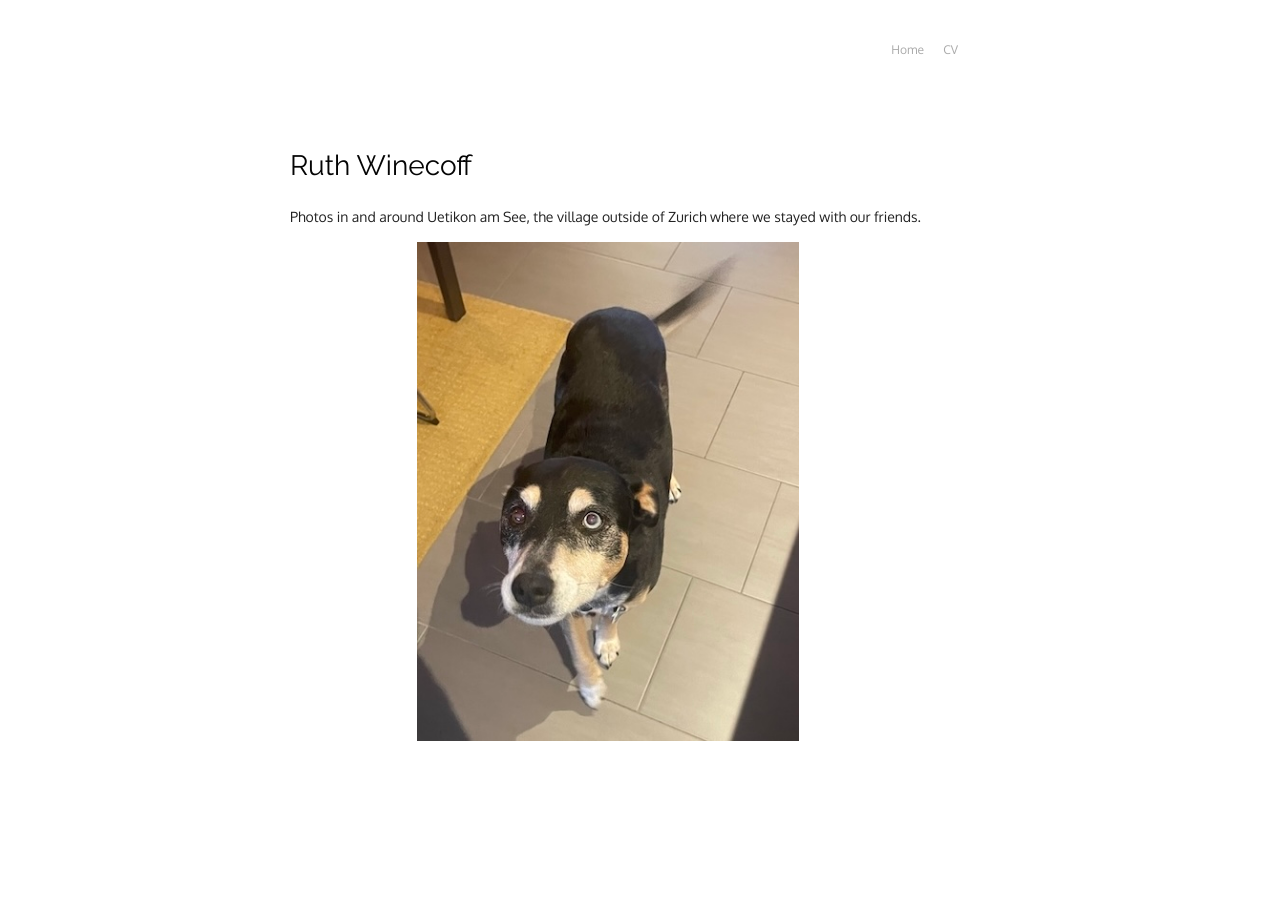
==== SwitzerlandDec25/index.html @ 93830355 "after a hard reset on switzerland" ====
<!DOCTYPE HTML>
<html lang="en" prefix="og: http://ogp.me/ns#">
  <head>
    <meta charset="utf-8">
    <title>Ruth Winecoff</title>
    <meta http-equiv="Content-Type" content="text/html; charset=utf-8">
    <link href="https://fonts.googleapis.com/css?family=Oxygen:300" rel="stylesheet">
    <link href="https://fonts.googleapis.com/css?family=Raleway"rel="stylesheet">
    <link href="https://fonts.googleapis.com/css?family=Inconsolata" rel="stylesheet">
    <link rel="stylesheet" media="all" href="/res/screen.css?v=20201102082904" type="text/css">
    <link rel="alternate" type="application/atom+xml" title="Ruth Winecoff" href="/atom.xml">
    <link rel="shortcut icon" href="/tree-round.png?v=20201102082904">
    <meta name="viewport" content="width=device-width, initial-scale=1.0">
    <style>
      a {
        color: black;
        text-decoration: none;
      }
    
    </style>


<!-- Global site tag (gtag.js) - Google Analytics -->
<script async src="https://www.googletagmanager.com/gtag/js?id=UA-110259368-1"></script>
<script>
  window.dataLayer = window.dataLayer || [];
  function gtag(){dataLayer.push(arguments);}
  gtag('js', new Date());

  gtag('config', 'UA-110259368-1');
</script>
  </head>
 
  <body>
    <header class="main">
      <h1><a href="/"></a></h1>
      <ul class="navigation">
	<li><a href="/" title="Home">Home</a></li>
	<li><a href="/cv.pdf" title="CV">CV</a></li>
      </ul>
    </header>

<div class="left">
  <h1 id="julia-fukuyama">Ruth Winecoff</h1>

<p> Photos in and around Uetikon am See, the village outside of Zurich where we stayed with our friends. </p>


 <img src="bama1.jpeg" class = "center">
 


</div>

  
  <br>
  <br>
  <br>
  <br>



  </body>
</html>
---- res/screen.css ----
* { margin:0; padding:0; font-family:inherit; }
body {
  background: #fff;
  color: #222;
  font-family: "Oxygen", helvetica, sans-serif;
  font-size:14px;
  line-height:1.5;

  width: 100%;
  max-width:700px;
  margin: 0 auto;
  -webkit-text-size-adjust: 100%;
  -ms-text-size-adjust: 100%;
  font-smoothing: subpixel-antialiased; -webkit-font-smoothing: subpixel-antialiased;
  -webkit-overflow-scrolling: touch;
  scroll-behavior: smooth;

  text-rendering: optimizeLegibility;
  text-rendering: geometricPrecision;
  -moz-font-feature-settings:"kern" 1, "liga" 1; 
  -ms-font-feature-settings:"kern" 1, "liga" 1; 
  -o-font-feature-settings:"kern" 1, "liga" 1; 
  -webkit-font-feature-settings:"kern" 1, "liga" 1; 
  font-feature-settings:"kern" 1, "liga" 1;
}

.left {
    width: 636px;
}



.center {
    display: block;
    margin-left: auto;
    margin-right: auto;
    width: 60%;
}


div.breaker { clear:both; }
.template { display:none; }

p, ul, ol, pre, blockquote, hr, object { margin: 1em 0; }
pre, tt {
  font-family: inherit;
}

code {
    font-family: Inconsolata, sans-serif;
    color: inherit;
}
img { border:none; vertical-align:bottom; }
hr { height:1px; border:none; background-color:#ddd; }

/* headings */
h1,h2,h3,h4,h5,h6 {
  font-family: "Raleway", helvetica, sans-serif;
  font-weight:400;
  color: #040404;
  margin: 1.618em 0 0.7em 0;
  /*-webkit-font-smoothing: antialiased;*/
}
h1 { font-size: 28px; }
h2 { font-size: 24px; }
h3, h4, h5, h6 { font-family:inherit; font-weight:700; }
h3 { font-size: 18px; }
h4, h5, h6 { font-size: 16px; margin:1em 0 -0.2em 0; }

/* anchors */
a[href] {
  color: black;
  text-decoration: none;
}
a[href^="#"] {
  background: inherit;
  text-shadow: none;
}

a[href^="#"]:hover {
  background: inherit;
}


a.img { border:none; background:transparent !important; }

/* anchors: headings */
h1 > a, h2 > a, h3 > a, h4 > a, h5 > a, h6 > a, h1 > a:hover,
    h2 > a:hover, h3 > a:hover, h4 > a:hover, h5 > a:hover, h6 > a:hover {
  color:inherit !important;
  background-color:transparent !important;
}

header, div.content, footer {
  margin:0 32px;
}

/* header */
header {
  /*background: salmon;*/
  display: flex;
  justify-content: space-between;
  height: 100px;
  cursor: default;
}
header * {
  cursor: default;
  font-size:12px;
  font-family:
    -apple-system,
    BlinkMacSystemFont,
    "Segoe UI",
    Roboto,
    Oxygen,
    Ubuntu,
    Cantarell,
    "Open Sans",
    "Helvetica Neue",
    sans-serif,
    "Apple Color Emoji",
    "Segoe UI Emoji",
    "Segoe UI Symbol";
}
  header h1 {
    /*background: lightblue;*/
    flex: 0 0 auto;
    margin: 0;
    display: flex;
    flex-direction: column;
    justify-content: center;
  }
  header a[href] {
    color: inherit;
    background: none;
    text-shadow: none;
  }
  header a[href]:hover {
    color: black;
    background: none;
  }
    header h1 a[href] {
      display: block;
      transform: translate3d(0,0,0); -webkit-transform: translate3d(0,0,0);
      transition: 160ms transform ease-out; -webkit-transition: 160ms -webkit-transform ease-out;
    }
    header h1 a[href]:hover {
      transform: translate3d(0,2px,0); -webkit-transform: translate3d(0,2px,0);
      cursor:pointer;
    }
    header h1 img { display:block; }

  header ul {
    /*background: rgba(0,255,190,0.3);*/
    flex: 0 0 auto;
    margin: 0;
    text-align: left;
    display: flex;
    opacity: 0.1;
  }
  header.main ul, header:hover ul {
    opacity: 1;
  }
  header ul li {
    /*background: rgba(55,255,90,0.3);*/
    list-style: none;
    margin:0; padding:0;
    display: flex;
    flex-direction: column;
    justify-content: center;
  }
  header ul li:first-child { margin-left: 0; }
  header ul li a[href] {
    /*background: rgba(255,60,90,0.3);*/
    cursor: pointer;
    padding: 0 0.8em;
    color: #aaa;
    text-decoration: none;
    text-rendering: optimizeLegibility;
    text-rendering: geometricPrecision;
  }
  header ul li:last-child a[href] {
    padding-right:0;
  }
  header ul li a[href]:hover { color: black; text-decoration: none; }
  header ul li a[href].active {
    /*font-weight:bold;*/
    color:black;
  }

/* main */
#main { margin-bottom: 3em; }

/* ------------------------------------------------------------------------------------------- */
/* main content */
div.content {
  background:white;
  margin-top: 0;
  margin-bottom: 60px;
}
div.content.photo {
  padding: 0;
  margin:0;
}
  div.content:not(.sub) h1:first-child {
    margin-top:0;
  }
  
  div.content img, div.content iframe { display:block; max-width:100%; margin:1em 0; }
  div.content iframe { border:none; }
  div.content *[align="right"] { margin:0 0 1em 1.5em; }
  div.content *[align="left"] { margin:0 1.5em 1em 0; }

  div.content li { margin-left: 2em; margin-bottom:0.2em; }
    div.content ul > li { margin-left:1.4em; }
  div.content ul.minimal { list-style:none; }
    div.content ul.minimal > li { margin-left:0; }

  div.content blockquote {
    border-left:4px solid #ddd;
    padding:0 0 0 20px;
    color: #777;
    text-rendering: optimizelegibility;
  }
  div.content div.quotation blockquote { margin-left:-30px; }

  div.content pre,
  div.content code {
    background-color: rgba(0,0,0,0.04);
    border-radius: 3px;
  }

  div.content pre > code {
    background-color: none;
    border-radius: 0;
  }

  div.content pre {
    line-height:1.25;
    overflow-x: auto;
    color: #333;
    padding:16px;
  }
  
  div.content code {
    padding:3px 0;
  }
  div.content code::before,
  div.content code::after {
    letter-spacing: -0.2em;
    content: "\00a0";
  }

  div.content pre > code {
    padding:0;
    background-color:transparent;
    border-radius: none;
  }
  div.content pre > code::before,
  div.content pre > code::after {
    letter-spacing: inherit;
    content: none;
  }
  @keyframes outline-fade-out {
    0%   { background-color: #fe0; outline-color: #fe0; }
    90%   { background-color: #fe0; outline-color: #fe0; }
    100% {
      background-color: default;
      outline-color: rgba(255,255,255,0);
    }
  }
  div.content *:target {
    outline: 4px solid #fe0;
    animation: outline-fade-out 4500ms 1;
    animation-direction: alternate; /* or: normal */
    animation-timing-function: ease-out;
    animation-fill-mode: forwards;
    animation-delay: 0;
  }
  div.content center {
    margin:2em 0;
    user-select:none;
    cursor: default;
    color: #ccc;
  }
  div.content a.footnote {
    display: inline-block;
    padding: 0 1px;
    margin: 0 0 0 1px;
    background: inherit;
    text-shadow:none;
    color: #666;
    user-select: none;
    border-radius: 2px;
    border-left:1px solid rgba(0,0,0,0.1);
    border-right:1px solid rgba(0,0,0,0.1);
  }
  div.content sup {
    vertical-align: super;
    font-size: 65%;
    padding:0;
    margin:0;
  }
  div.content sup:target {
    background: none;
    animation: none;
    outline: none;
  }
  div.content sup:target a.footnote {
    background-color: #fe0;
  }
  div.content a.footnote:hover {
    color: black;
    background: #eee;
    /*text-decoration: underline;*/
  }
  div.content a.footnote::before { letter-spacing: -0.3em; content: "\00a0"; }
  div.content a.footnote::after { letter-spacing: -0.3em; content: "\00a0"; }
  div.content div.footnotes {
    margin-top:3em;
    border-top: 1px solid #eee;
  }
  div.content div.footnotes li { color:#999; }
  div.content div.footnotes li > p { margin:0; }
  div.content div.footnotes li:target { background:#ffc; color:inherit; }
  

div.content.sub {
  margin-top:-50px;
  padding-top:20px;
}

img.profile-picture {
  border-radius: 2px;
}


/* ------------------------------------------------------------------------------------------- */
/* posts */

div.post {
  padding-bottom: 0em;
  page-break-before: always;
}
  div.post.single, div.post:last-child { border-bottom:none; }
  
  div.post actions, div.post info {
    color: #ccc;
  }
  
  div.post actions {
    background: blue;
    display:inline-block;
    float:right;
  }
  
  div.post info {
    display:block;
  }
  div.post.photo info {
    margin:0;
    padding:0;
    border:0;
    display:block;
  }

footer {
  color:#ccc;
  display: block;
  padding:0 0 1em 0;
  /*text-align: center;*/
}
  footer img.cc {
    display: inline-block;
    vertical-align: -0.2em;
    border: none;
    width:1em;
    height:1em;
    opacity:0.6;
  }
  footer a {
    color: #333;
    opacity: 0.3;
  }
  footer a:hover {
    opacity:0.6;
  }
  footer a.cc {
    background: none;
    text-shadow: none;
  }
  footer a.cc:hover {
    text-decoration: none;
  }
  footer a.cc:hover img.cc {
    opacity:1;
  }


/* small screens */
/*@media only screen and (max-device-width: 480px) {
}*/
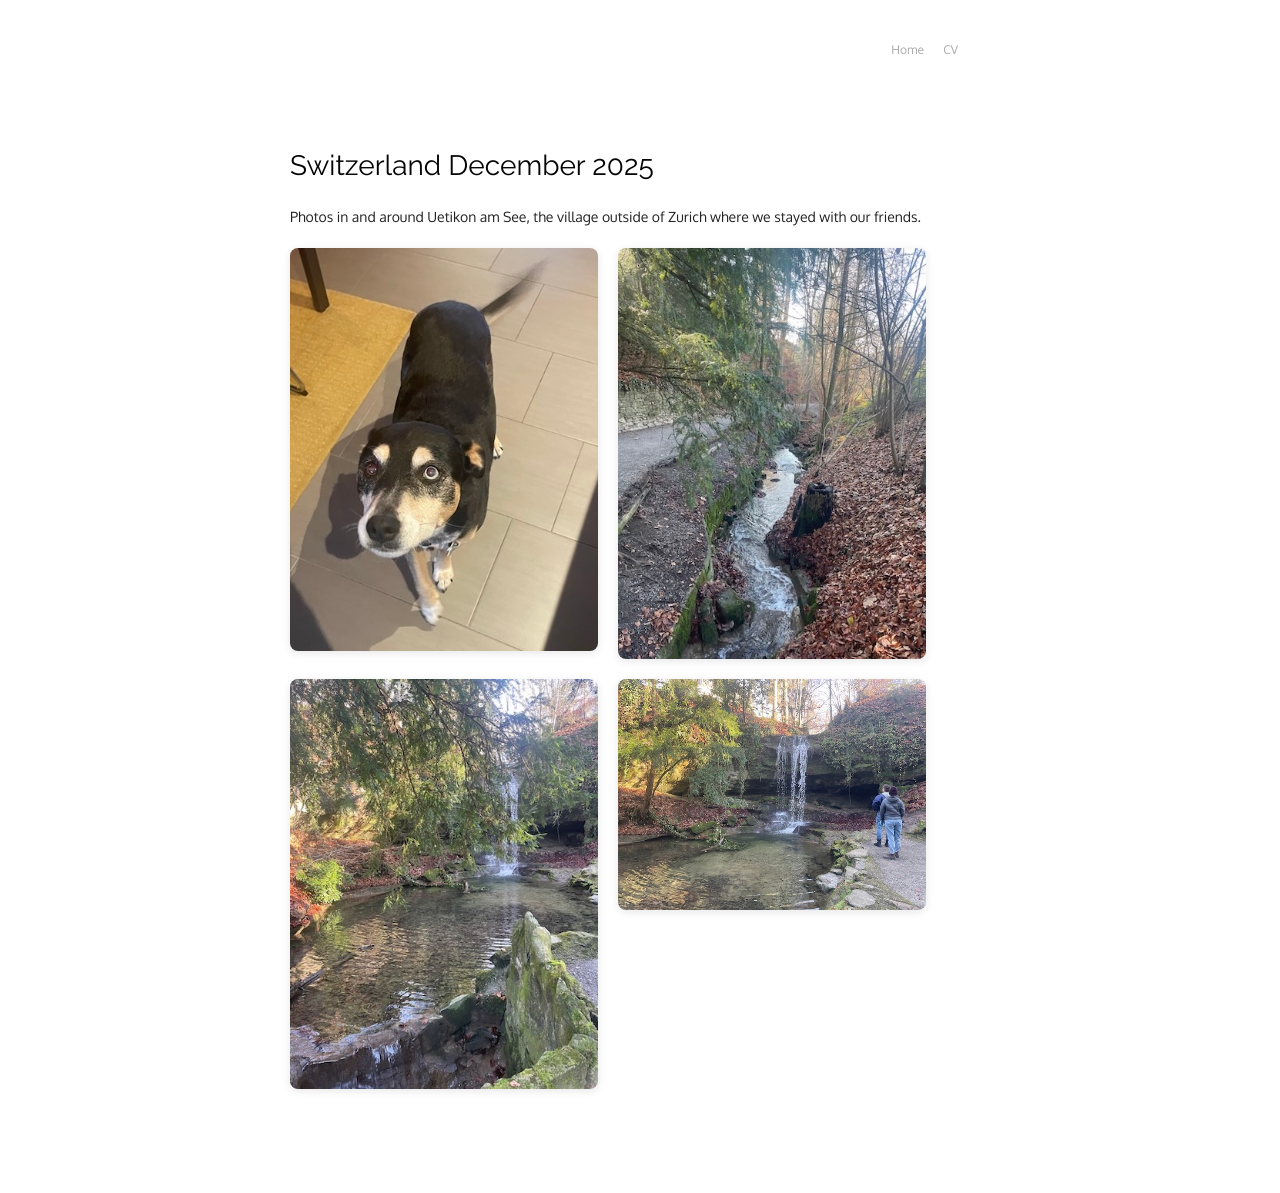
==== commit 09bbf573: "photo gallery style plus a few more photos" ====
--- a/SwitzerlandDec25/index.html
+++ b/SwitzerlandDec25/index.html
@@ -12,12 +12,25 @@
     <link rel="shortcut icon" href="/tree-round.png?v=20201102082904">
     <meta name="viewport" content="width=device-width, initial-scale=1.0">
     <style>
-      a {
-        color: black;
-        text-decoration: none;
-      }
-    
-    </style>
+  a {
+    color: black;
+    text-decoration: none;
+  }
+
+  .photo-gallery {
+    display: grid;
+    grid-template-columns: repeat(auto-fit, minmax(300px, 1fr));
+    gap: 20px;
+    margin: 20px 0;
+  }
+
+  .photo-gallery img {
+    width: 100%;
+    height: auto;
+    border-radius: 8px;
+    box-shadow: 0 2px 8px rgba(0,0,0,0.1);
+  }
+</style>
 
 
 <!-- Global site tag (gtag.js) - Google Analytics -->
@@ -41,13 +54,17 @@
     </header>
 
 <div class="left">
-  <h1 id="julia-fukuyama">Ruth Winecoff</h1>
+  <h1 id="julia-fukuyama">Switzerland December 2025</h1>
 
 <p> Photos in and around Uetikon am See, the village outside of Zurich where we stayed with our friends. </p>
 
 
- <img src="bama1.jpeg" class = "center">
- 
+<div class="photo-gallery">
+  <img src="bama1.jpeg" alt="Bama view">
+  <img src="creek.jpeg" alt="Creek">
+  <img src="waterfall1.jpeg" alt="Waterfall">
+  <img src="waterfall2.jpeg" alt="Waterfall 2">
+</div> 
 
 
 </div>
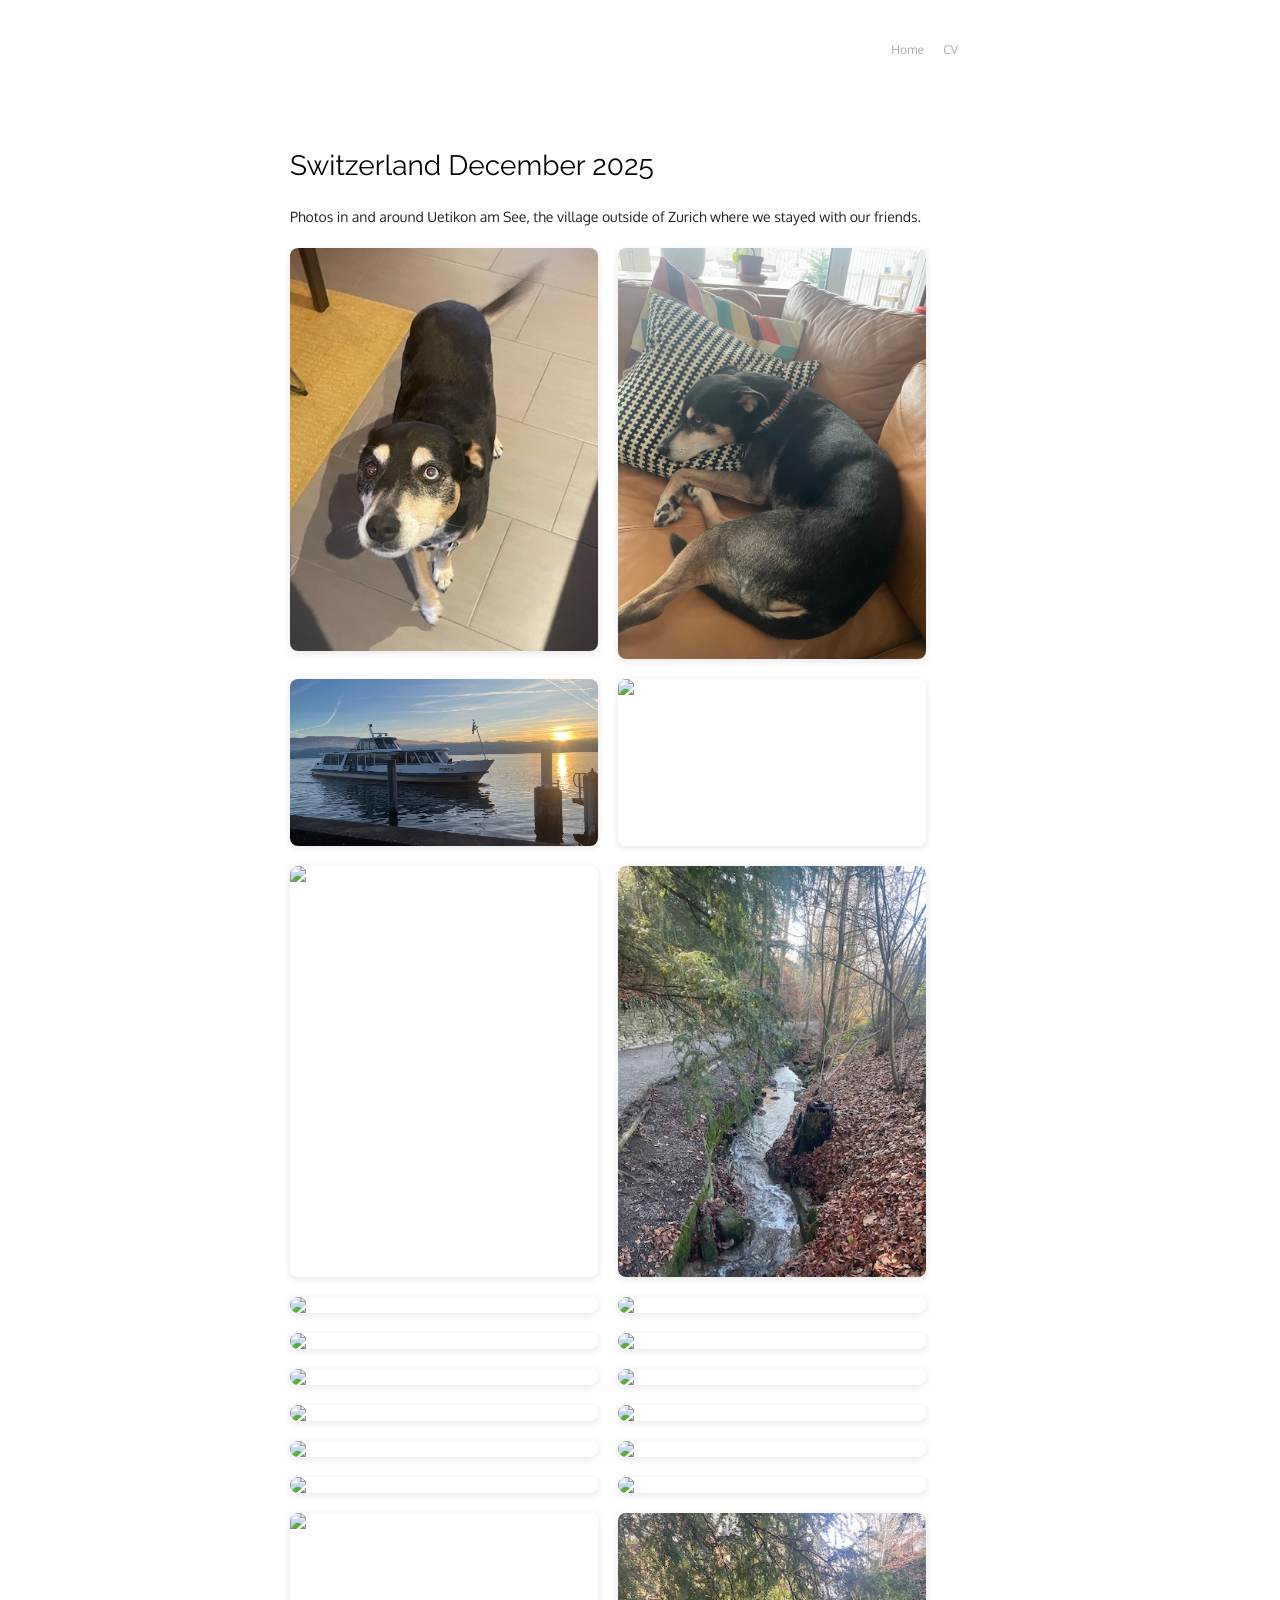
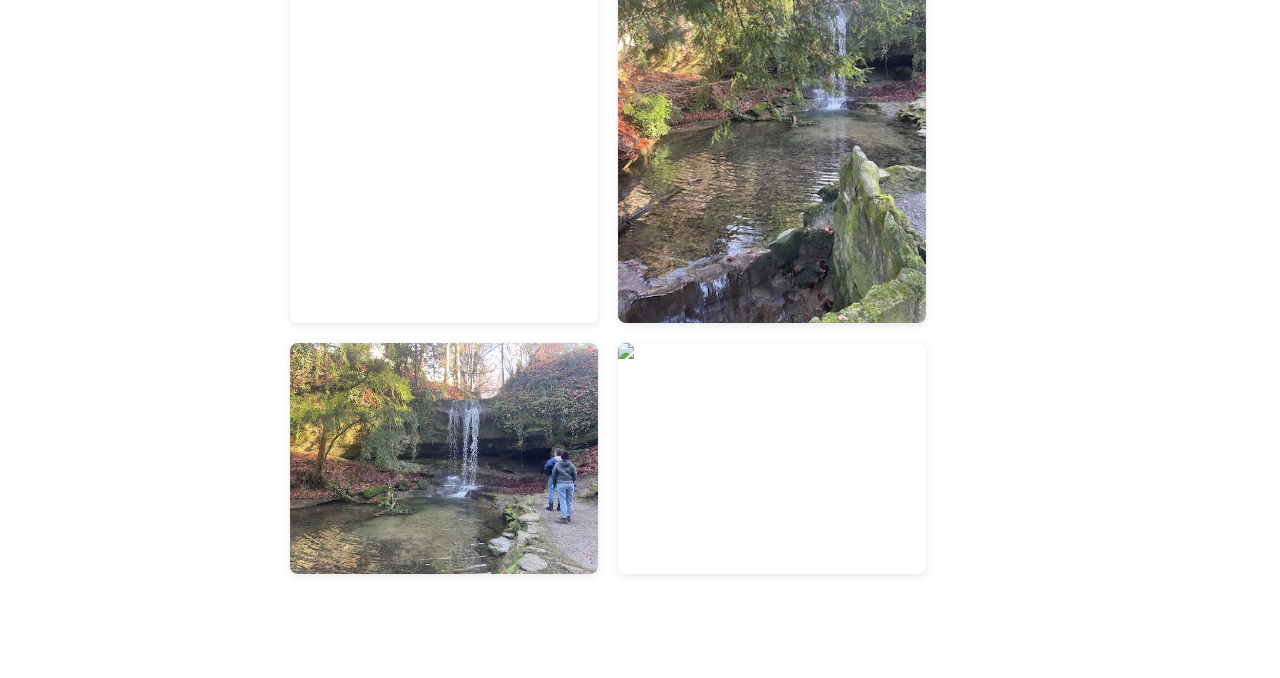
==== commit 4f40bb55: "Update gallery and add 2 photos" ====
--- a/SwitzerlandDec25/index.html
+++ b/SwitzerlandDec25/index.html
@@ -60,10 +60,28 @@
 
 
 <div class="photo-gallery">
-  <img src="bama1.jpeg" alt="Bama view">
-  <img src="creek.jpeg" alt="Creek">
-  <img src="waterfall1.jpeg" alt="Waterfall">
-  <img src="waterfall2.jpeg" alt="Waterfall 2">
+  <img src="  bama1.jpeg  ">
+  <img src="  bama2.JPG ">
+  <img src="  boat.JPG  ">
+  <img src="  chicken.JPG ">
+  <img src="  church.JPG  ">
+  <img src="  creek.jpeg  ">
+  <img src="  dimsum1.JPG ">
+  <img src="  dimsum2.JPG ">
+  <img src="  grapes.JPG  ">
+  <img src="  hellebore.jpg ">
+  <img src="  helleboreboat.JPG ">
+  <img src="  mannendorf.JPG  ">
+  <img src="  mannendorfRWN.jpeg  ">
+  <img src="  view1.JPG ">
+  <img src="  view2.JPG ">
+  <img src="  view3.JPG ">
+  <img src="  view4.JPG ">
+  <img src="  view5.JPG ">
+  <img src="  village.JPG ">
+  <img src="  waterfall1.jpeg ">
+  <img src="  waterfall2.jpeg ">
+  <img src="  waterfallRLN.JPG  ">
 </div> 
 
 
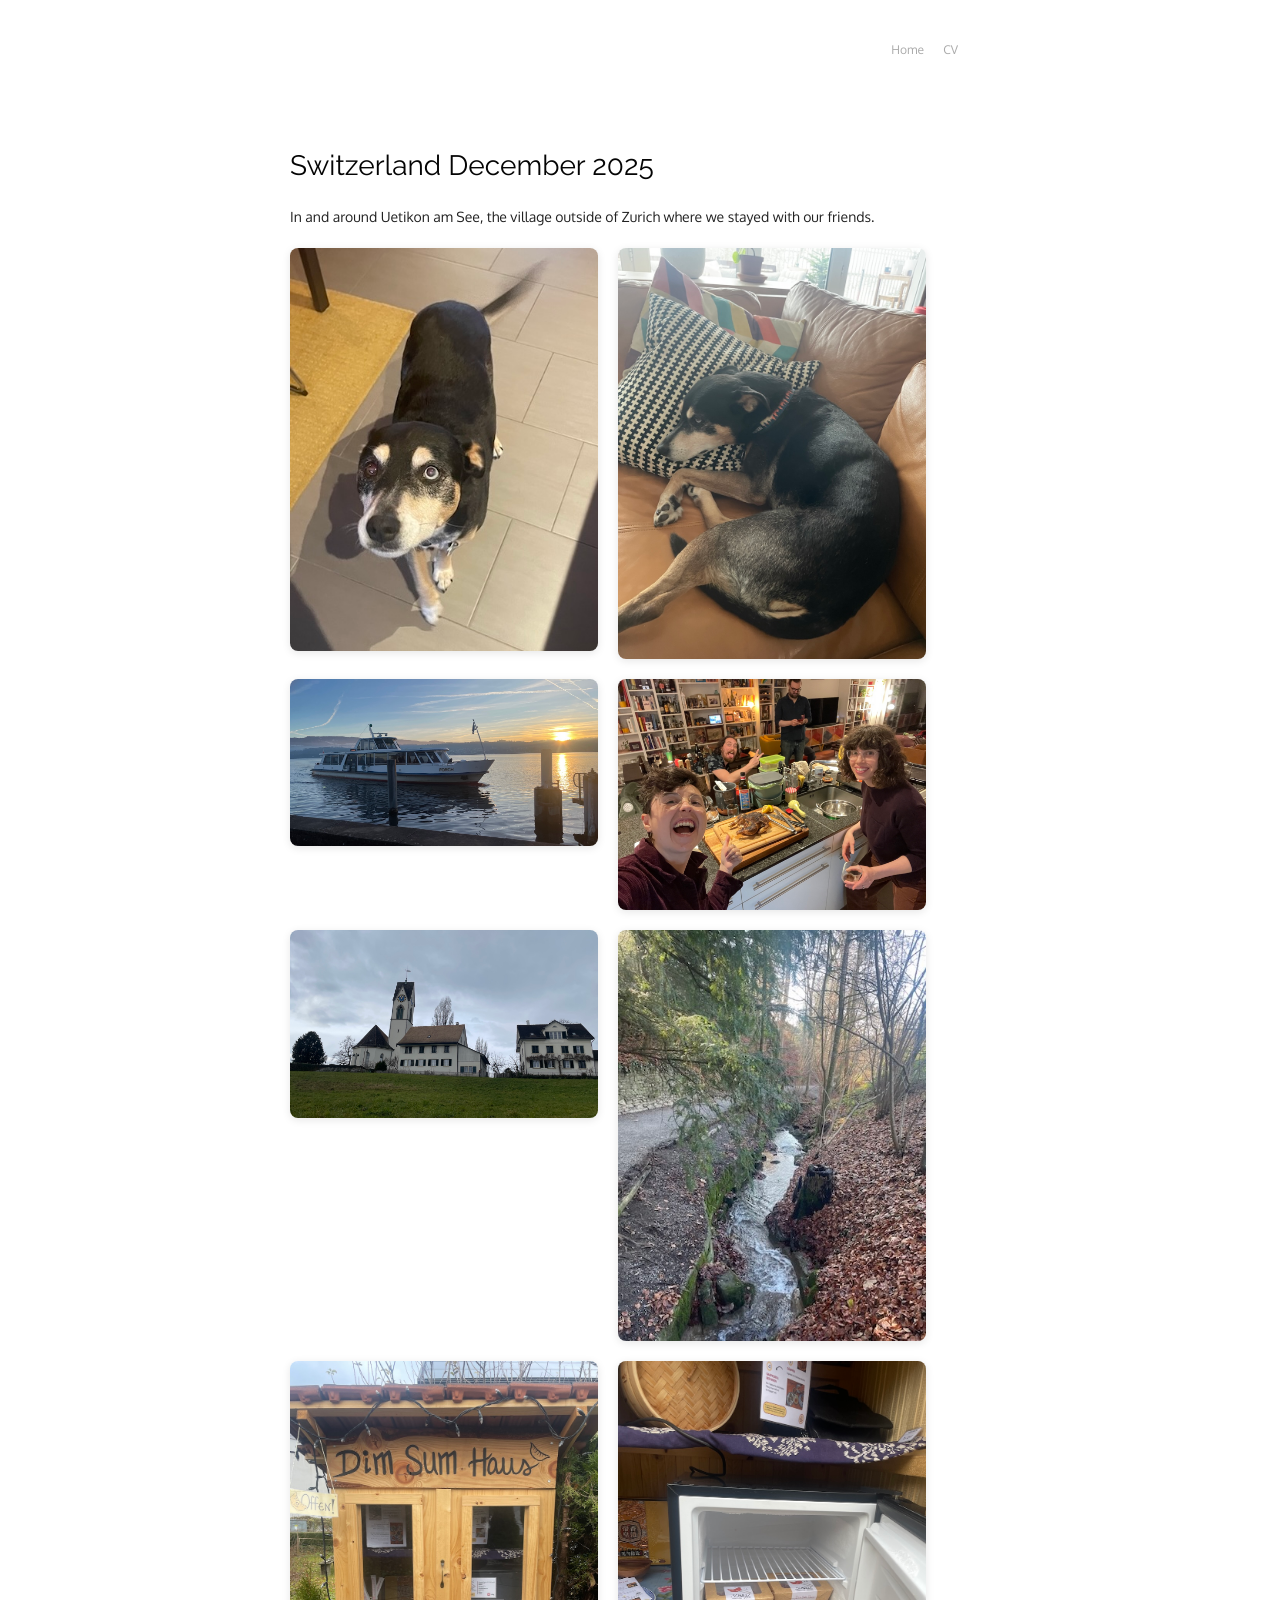
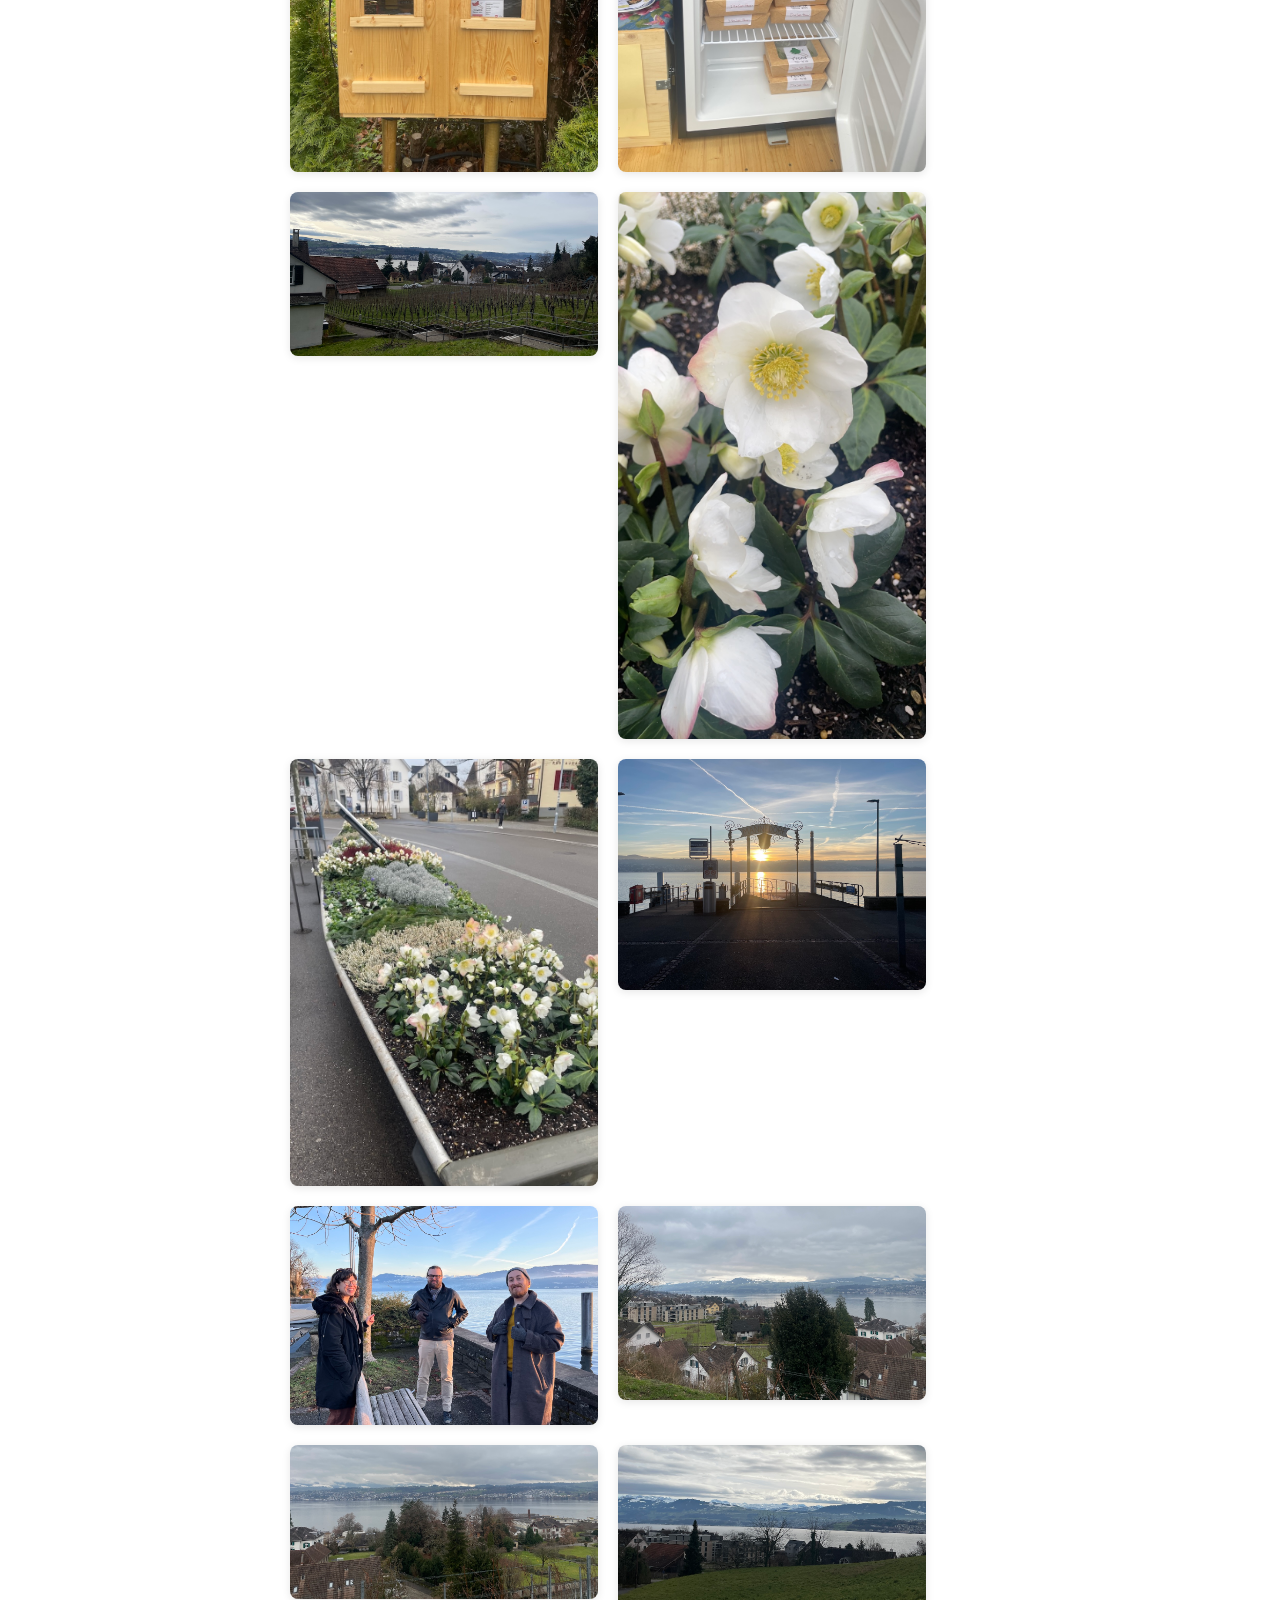
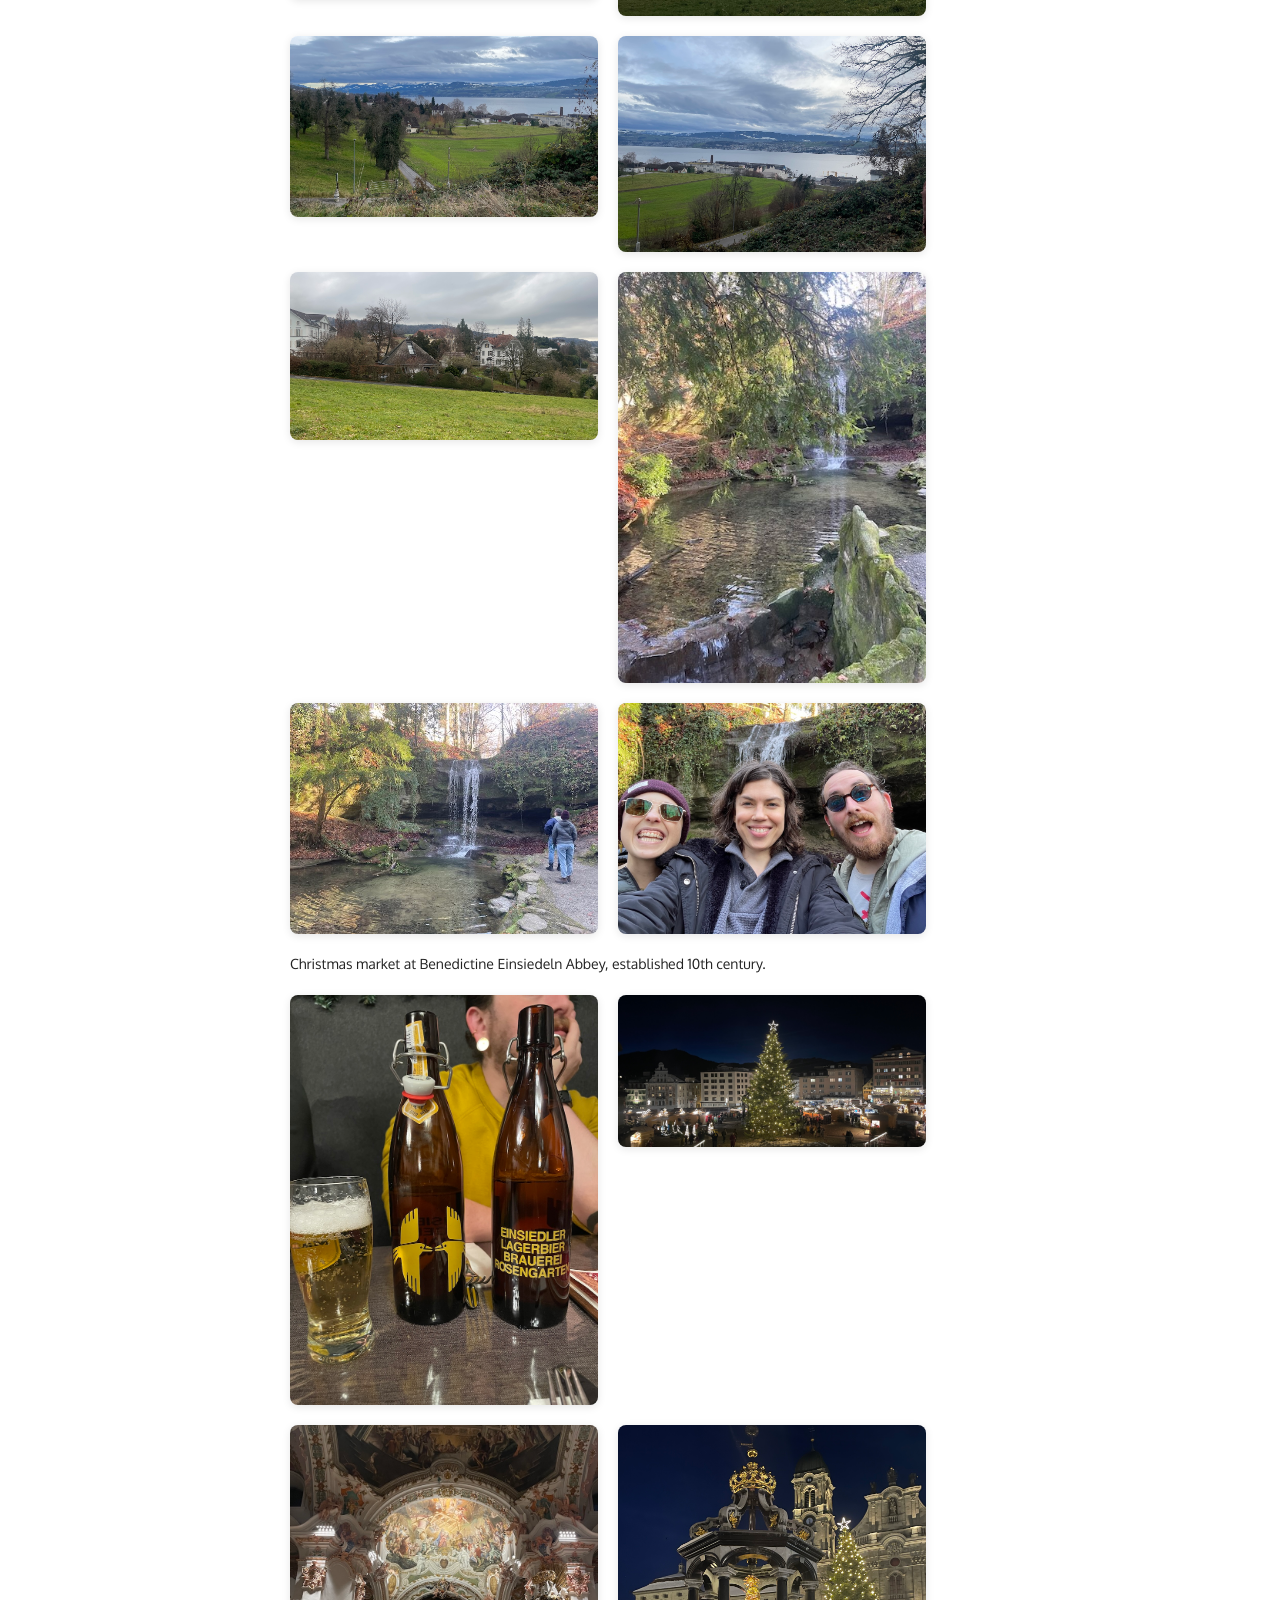
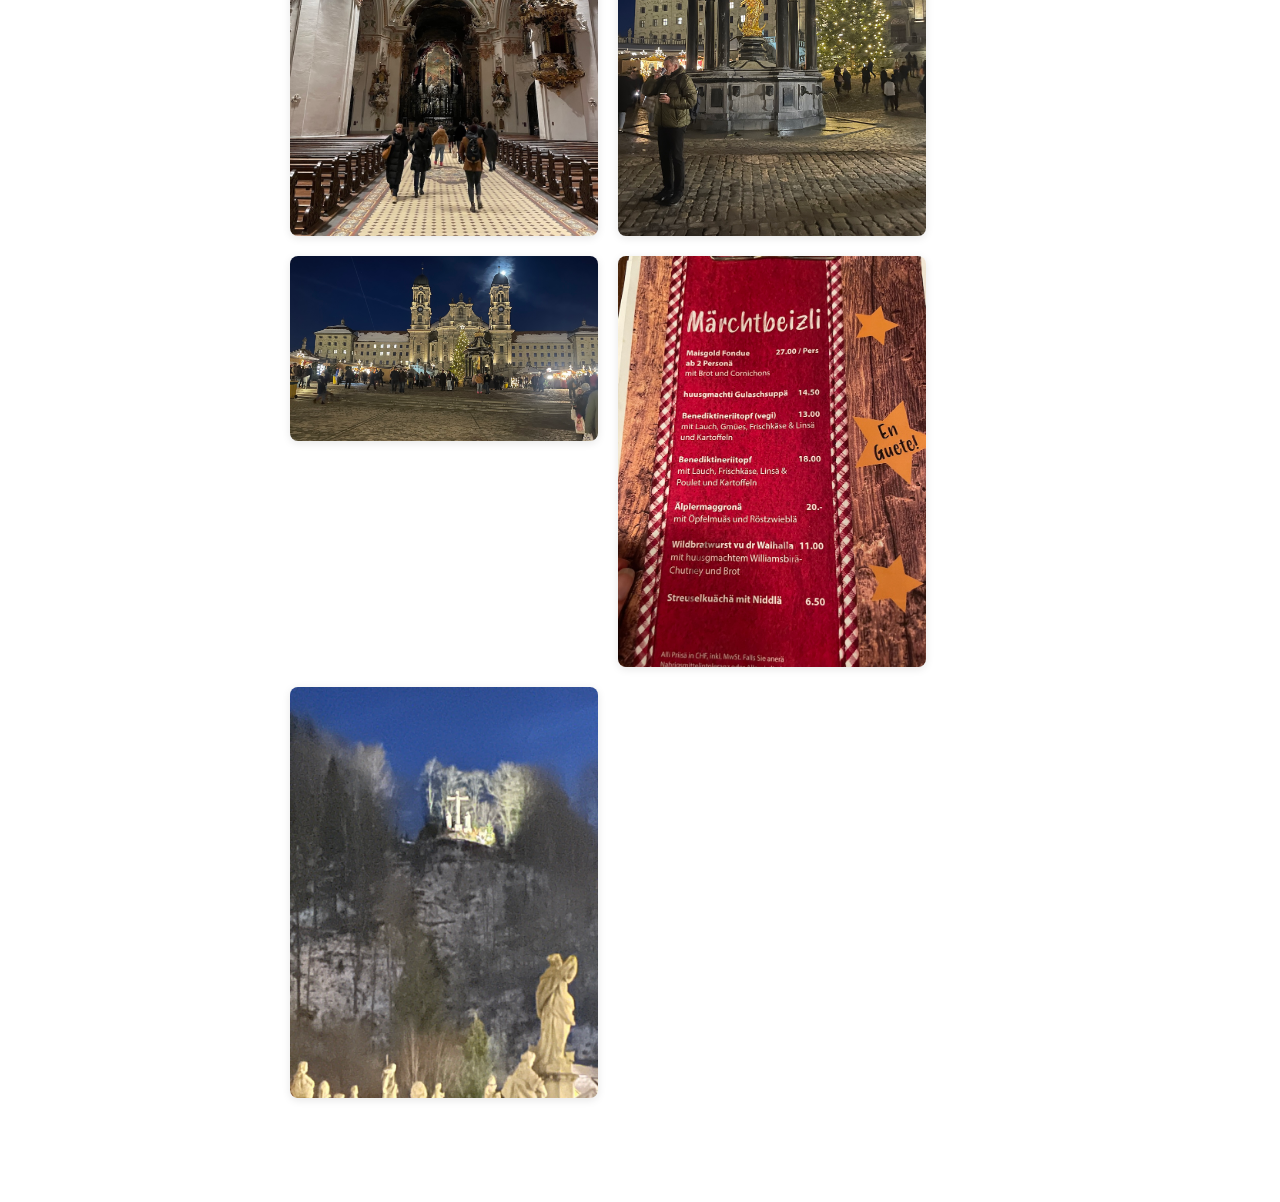
==== commit 6b89660e: "Update gallery" ====
--- a/SwitzerlandDec25/index.html
+++ b/SwitzerlandDec25/index.html
@@ -56,7 +56,7 @@
 <div class="left">
   <h1 id="julia-fukuyama">Switzerland December 2025</h1>
 
-<p> Photos in and around Uetikon am See, the village outside of Zurich where we stayed with our friends. </p>
+<p> In and around Uetikon am See, the village outside of Zurich where we stayed with our friends. </p>
 
 
 <div class="photo-gallery">
@@ -84,6 +84,18 @@
   <img src="  waterfallRLN.JPG  ">
 </div> 
 
+<p> Christmas market at Benedictine Einsiedeln Abbey, established 10th century. </p>
+
+<div class="photo-gallery">
+  <img src="  beer.JPG  ">
+  <img src="  tree.JPG  ">
+  <img src="  abbey3.JPG  ">
+  <img src="  abbey2.JPG  ">
+  <img src="  abbey1.JPG  ">
+  <img src="  menu.JPG  ">
+  <img src="  nativity.JPG  ">
+</div> 
+
 
 </div>
 
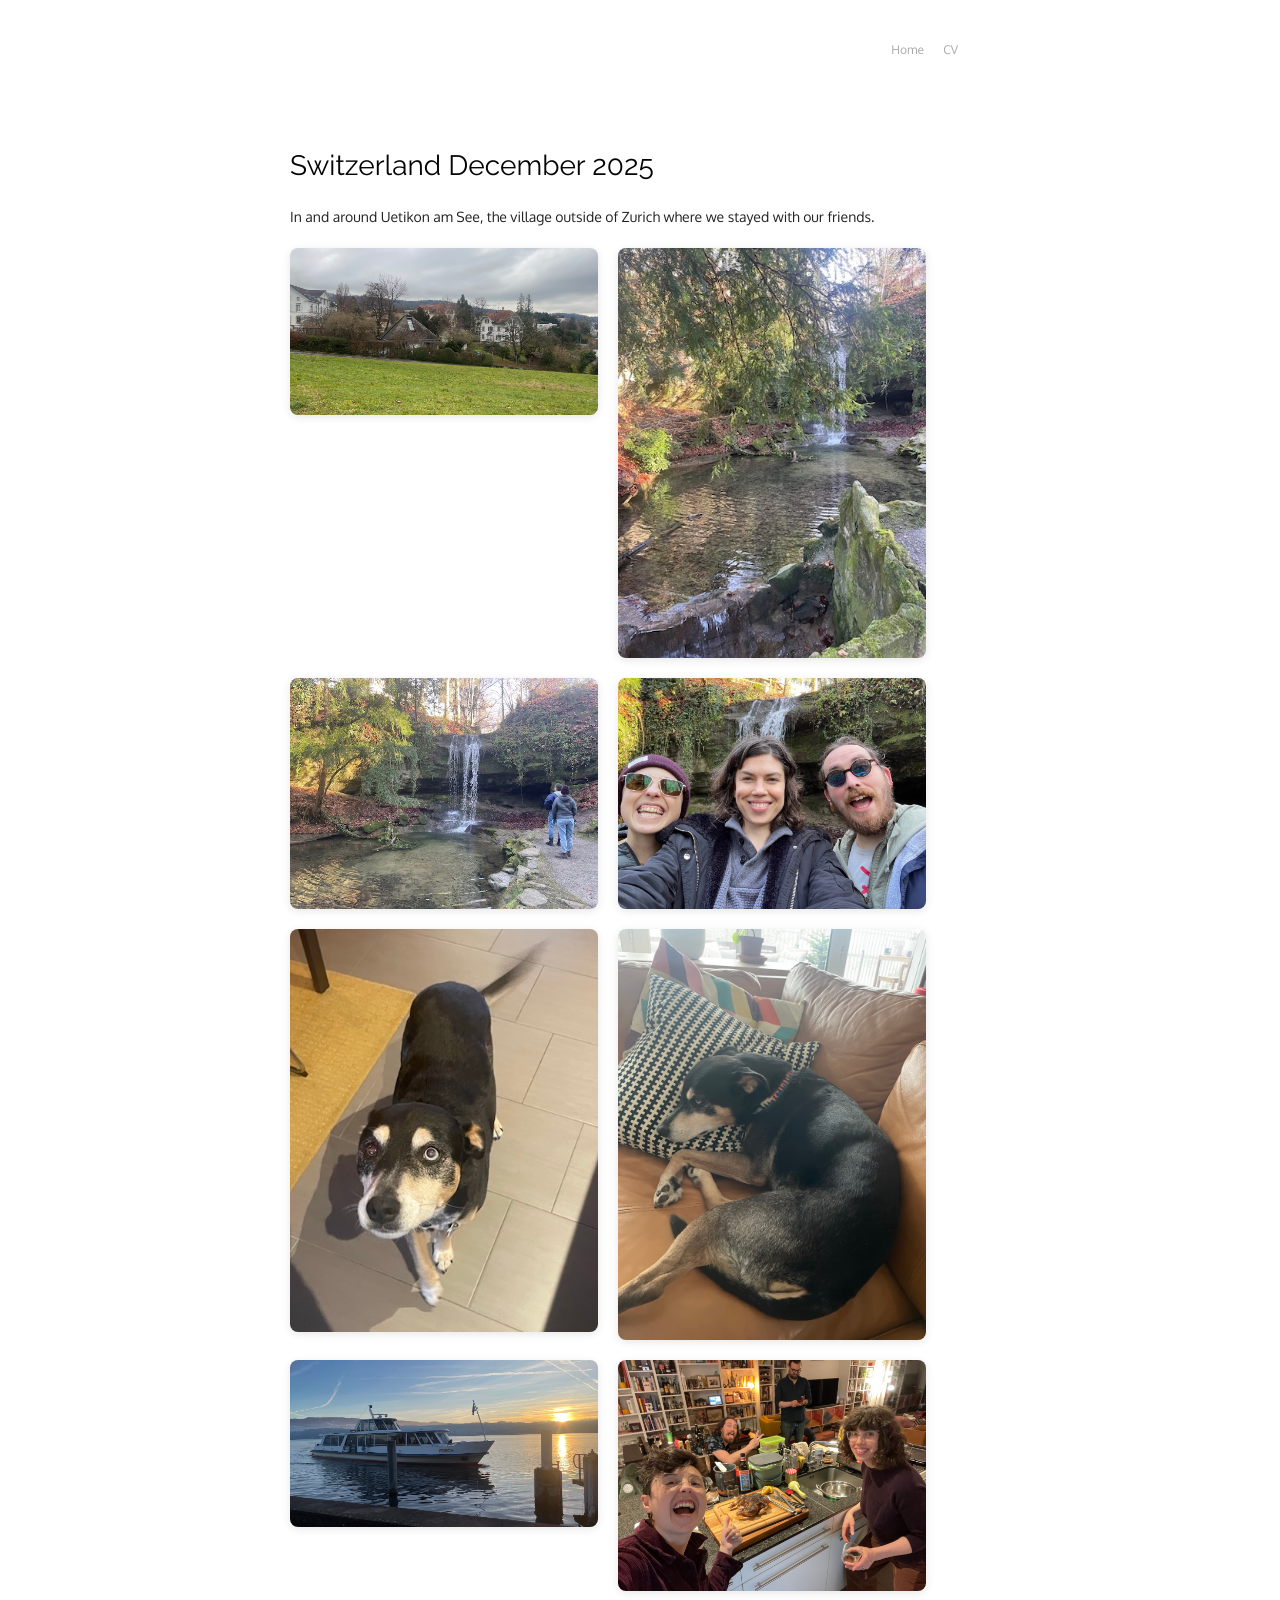
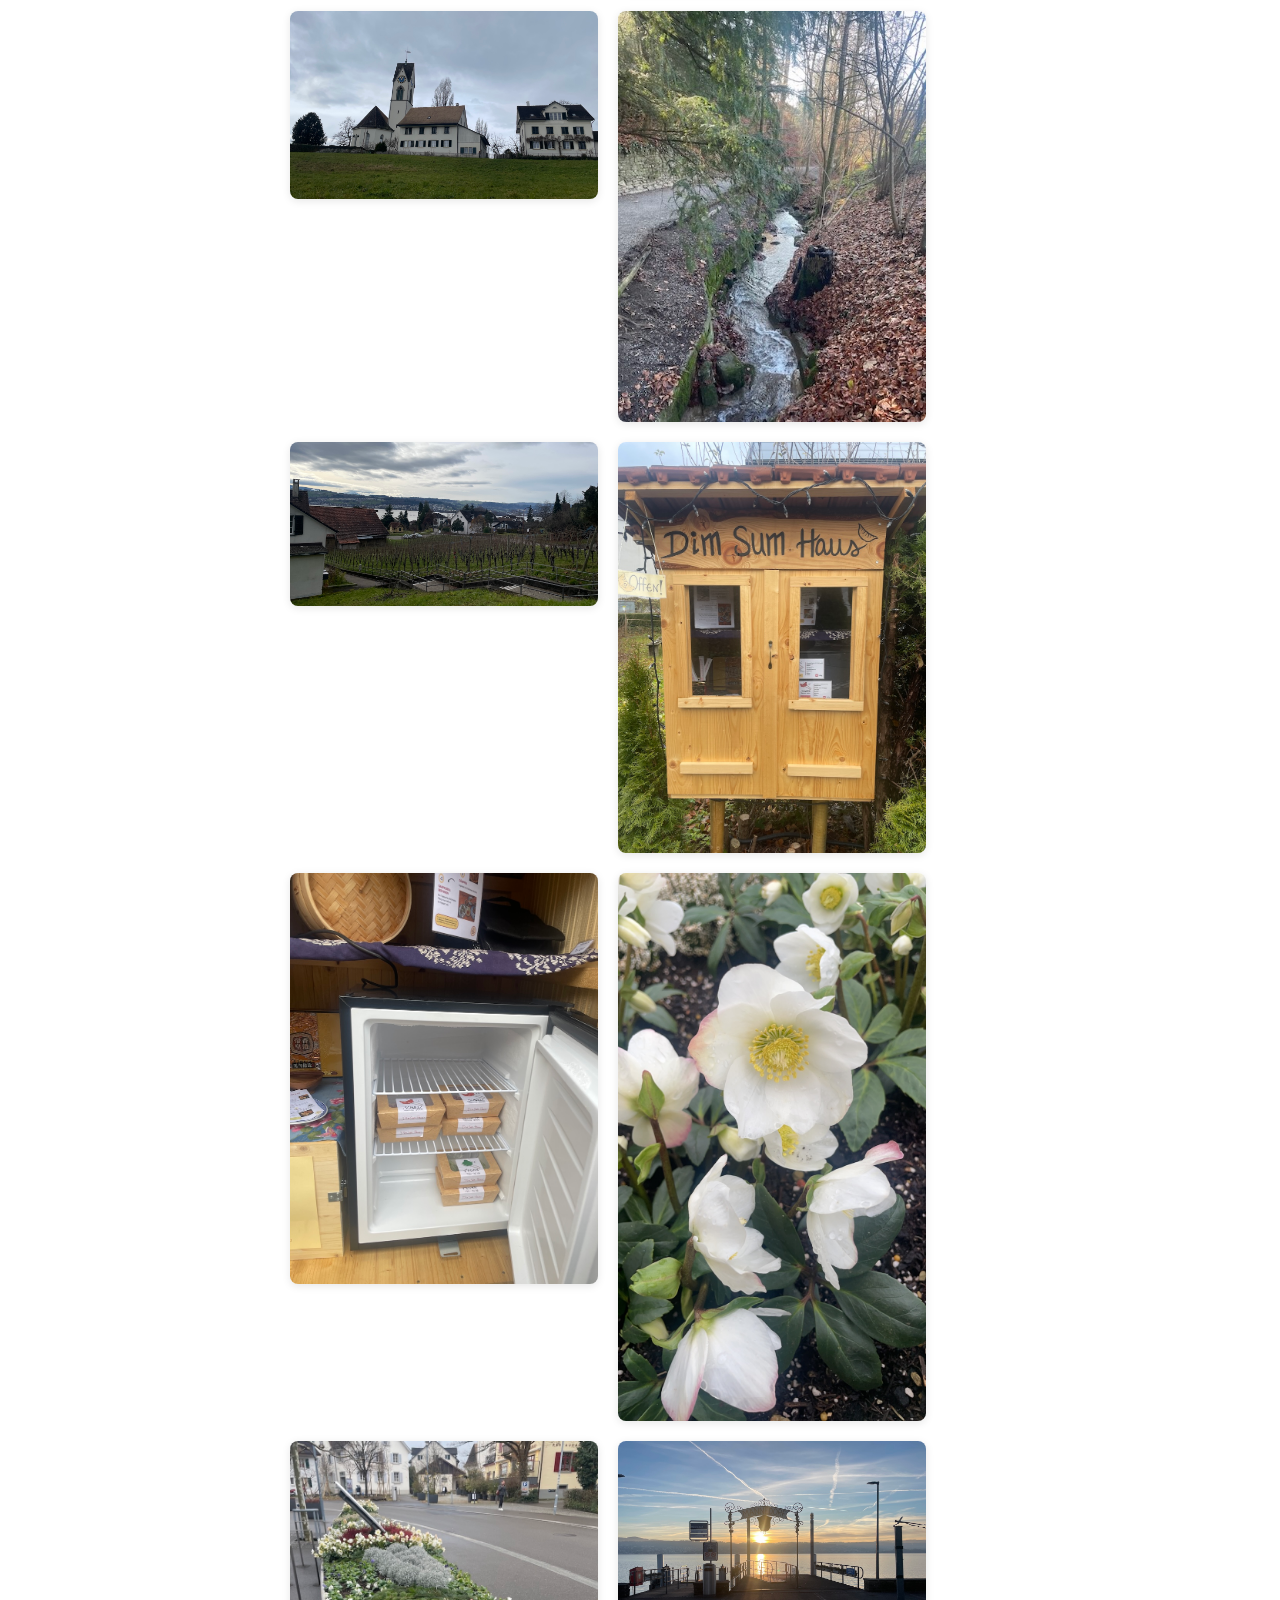
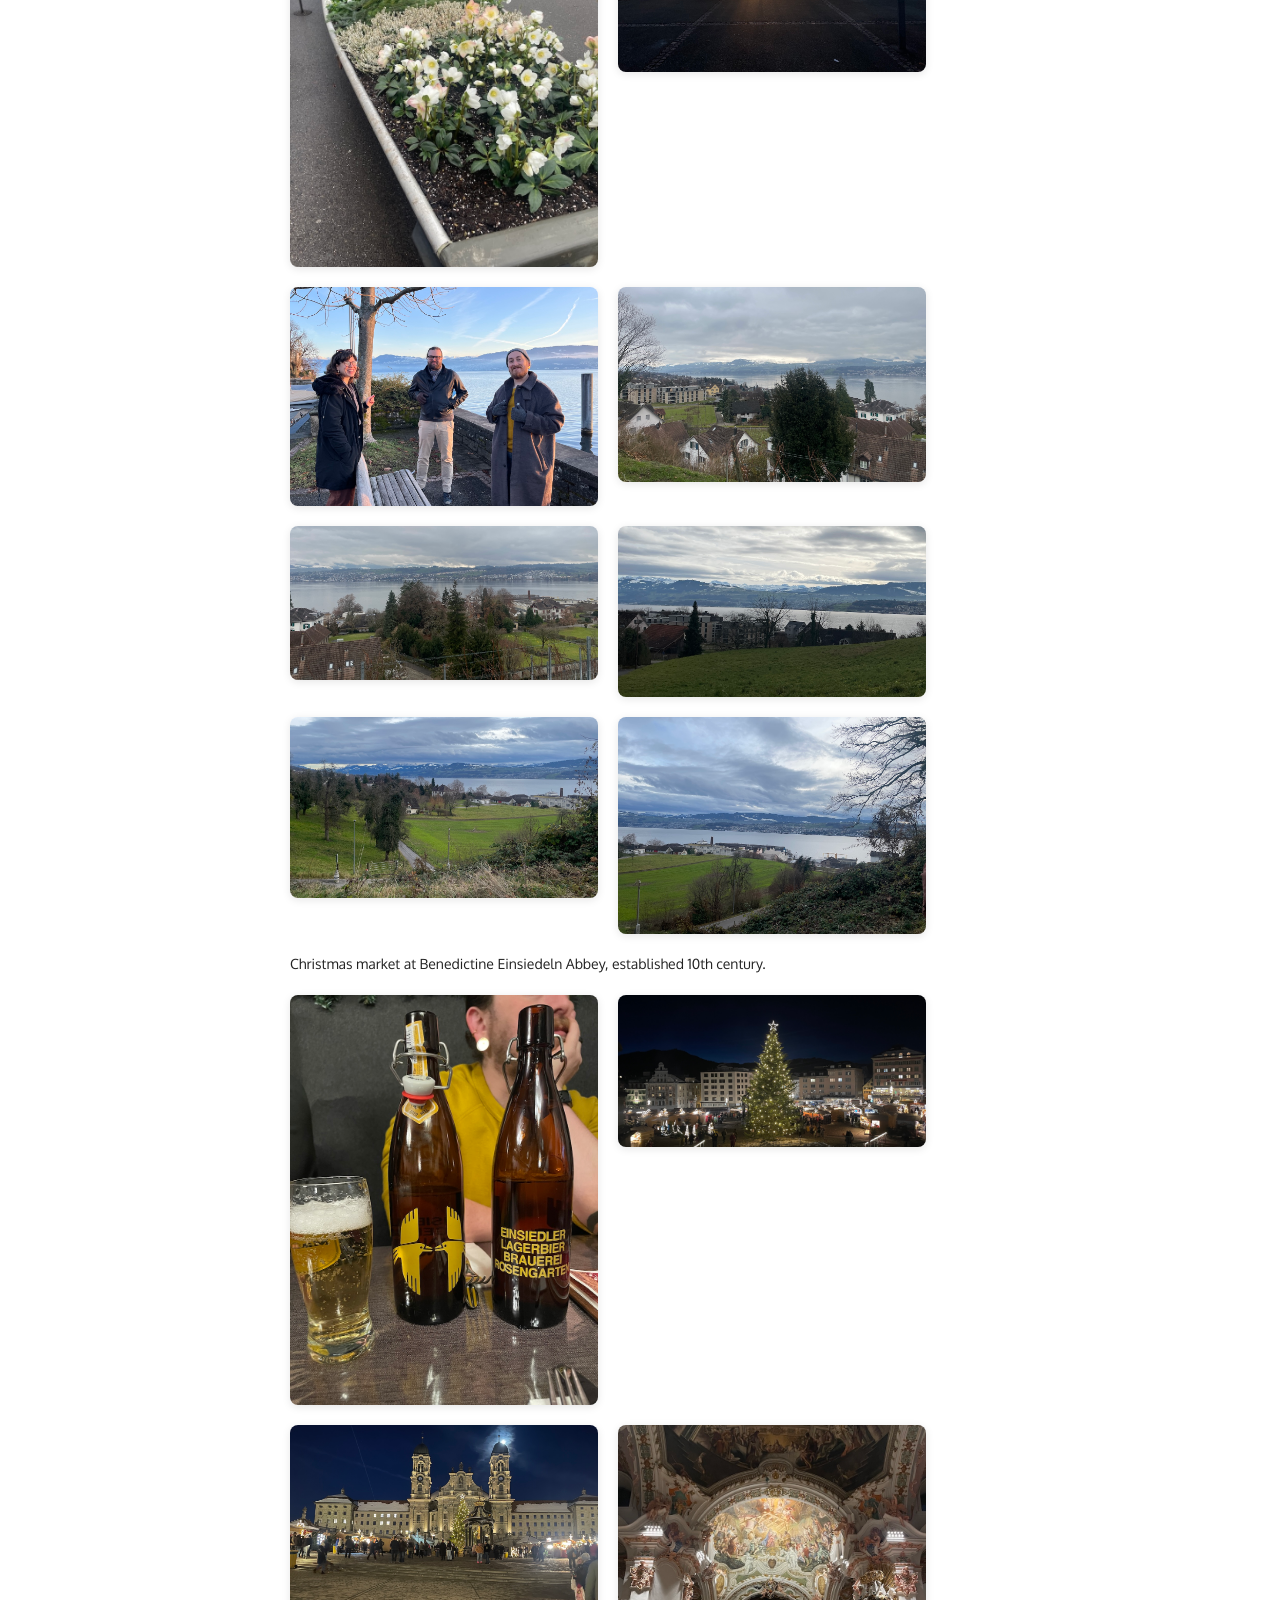
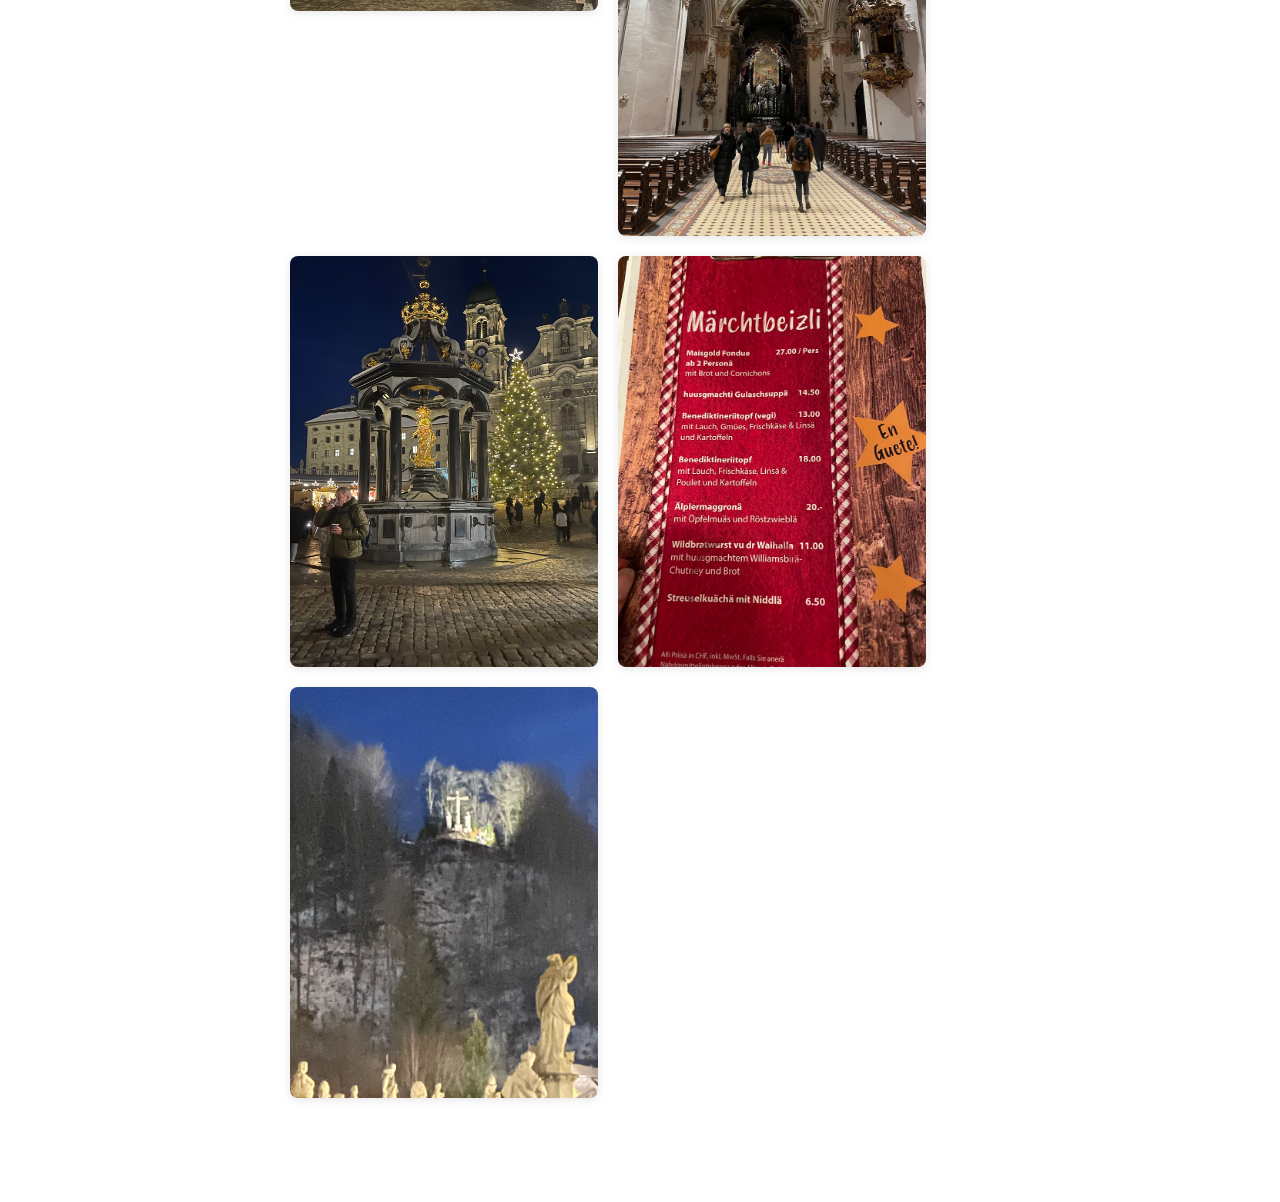
==== commit 8725292a: "rearranging photos" ====
--- a/SwitzerlandDec25/index.html
+++ b/SwitzerlandDec25/index.html
@@ -60,15 +60,19 @@
 
 
 <div class="photo-gallery">
+  <img src="  village.JPG ">
+  <img src="  waterfall1.jpeg ">
+  <img src="  waterfall2.jpeg ">
+  <img src="  waterfallRLN.JPG  ">
   <img src="  bama1.jpeg  ">
   <img src="  bama2.JPG ">
   <img src="  boat.JPG  ">
   <img src="  chicken.JPG ">
   <img src="  church.JPG  ">
   <img src="  creek.jpeg  ">
+  <img src="  grapes.JPG  ">
   <img src="  dimsum1.JPG ">
   <img src="  dimsum2.JPG ">
-  <img src="  grapes.JPG  ">
   <img src="  hellebore.jpg ">
   <img src="  helleboreboat.JPG ">
   <img src="  mannendorf.JPG  ">
@@ -78,10 +82,6 @@
   <img src="  view3.JPG ">
   <img src="  view4.JPG ">
   <img src="  view5.JPG ">
-  <img src="  village.JPG ">
-  <img src="  waterfall1.jpeg ">
-  <img src="  waterfall2.jpeg ">
-  <img src="  waterfallRLN.JPG  ">
 </div> 
 
 <p> Christmas market at Benedictine Einsiedeln Abbey, established 10th century. </p>
@@ -89,9 +89,9 @@
 <div class="photo-gallery">
   <img src="  beer.JPG  ">
   <img src="  tree.JPG  ">
+  <img src="  abbey1.JPG  ">
   <img src="  abbey3.JPG  ">
   <img src="  abbey2.JPG  ">
-  <img src="  abbey1.JPG  ">
   <img src="  menu.JPG  ">
   <img src="  nativity.JPG  ">
 </div> 
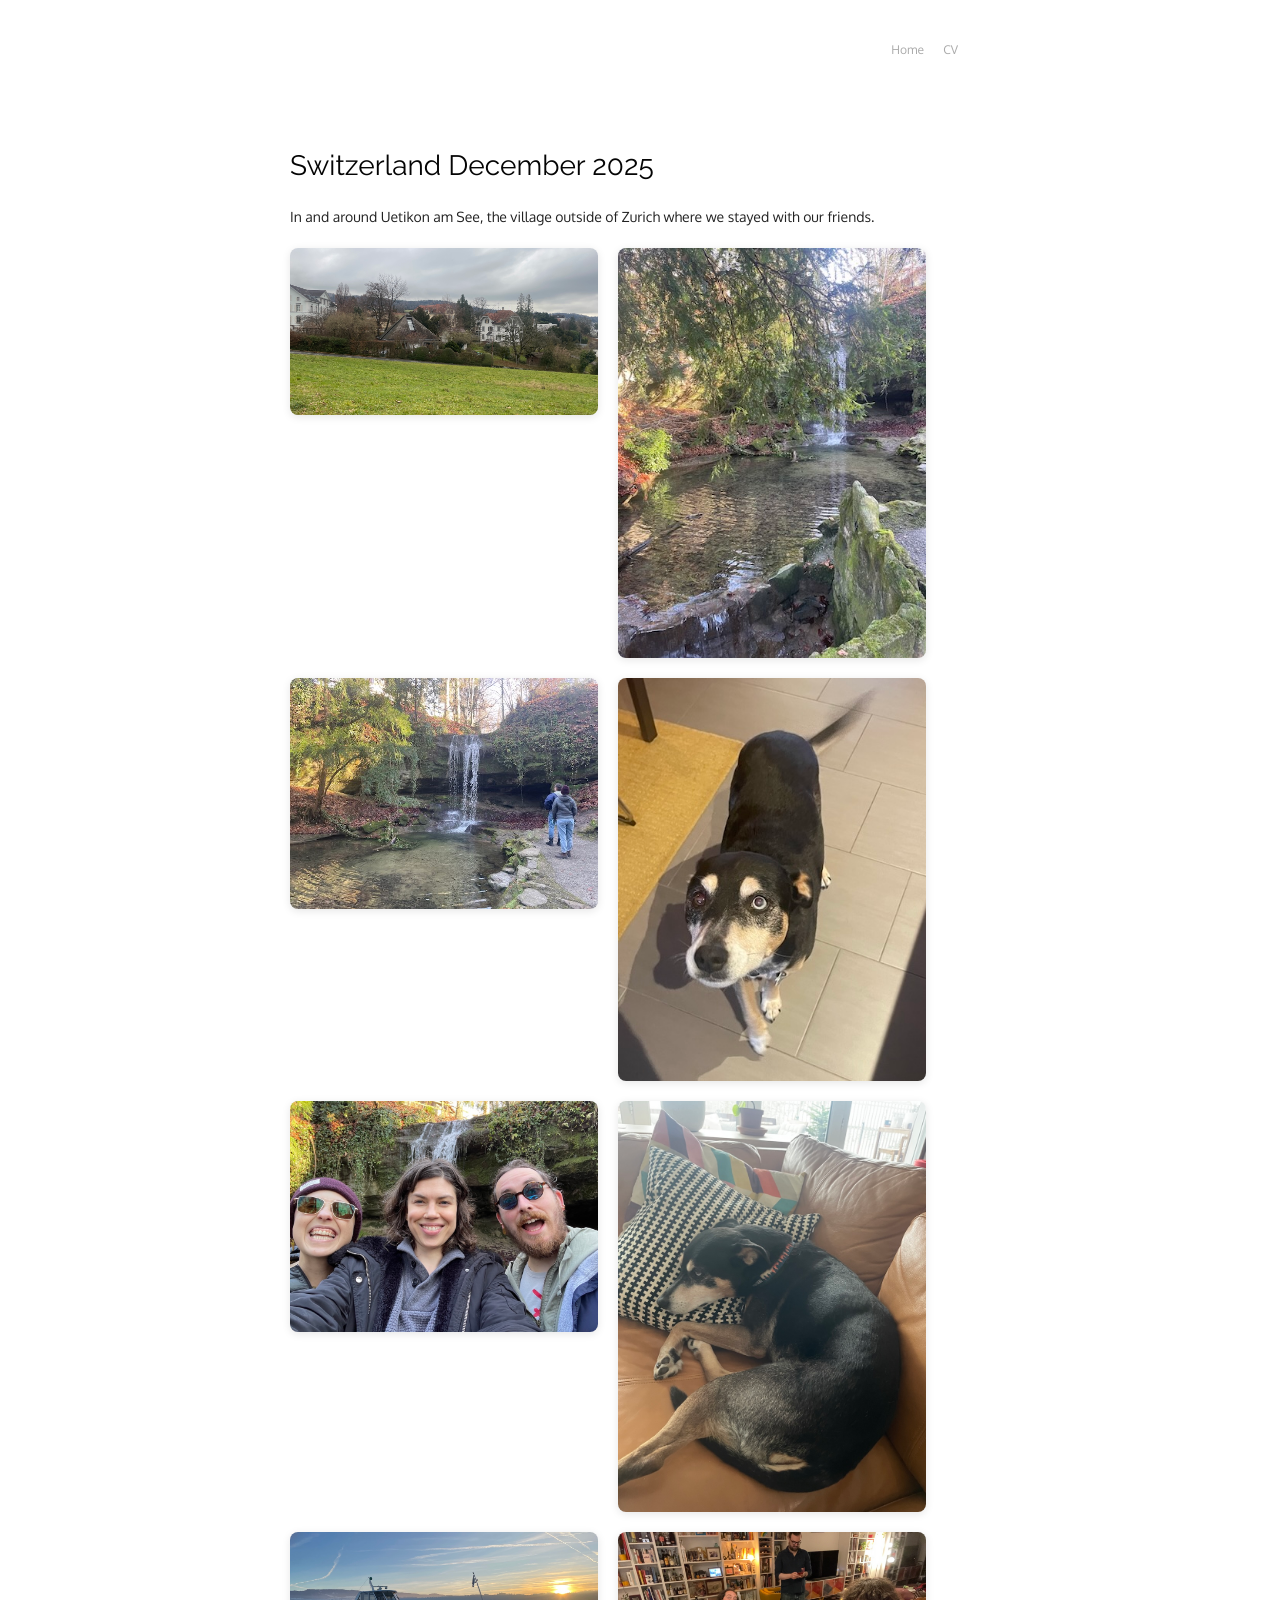
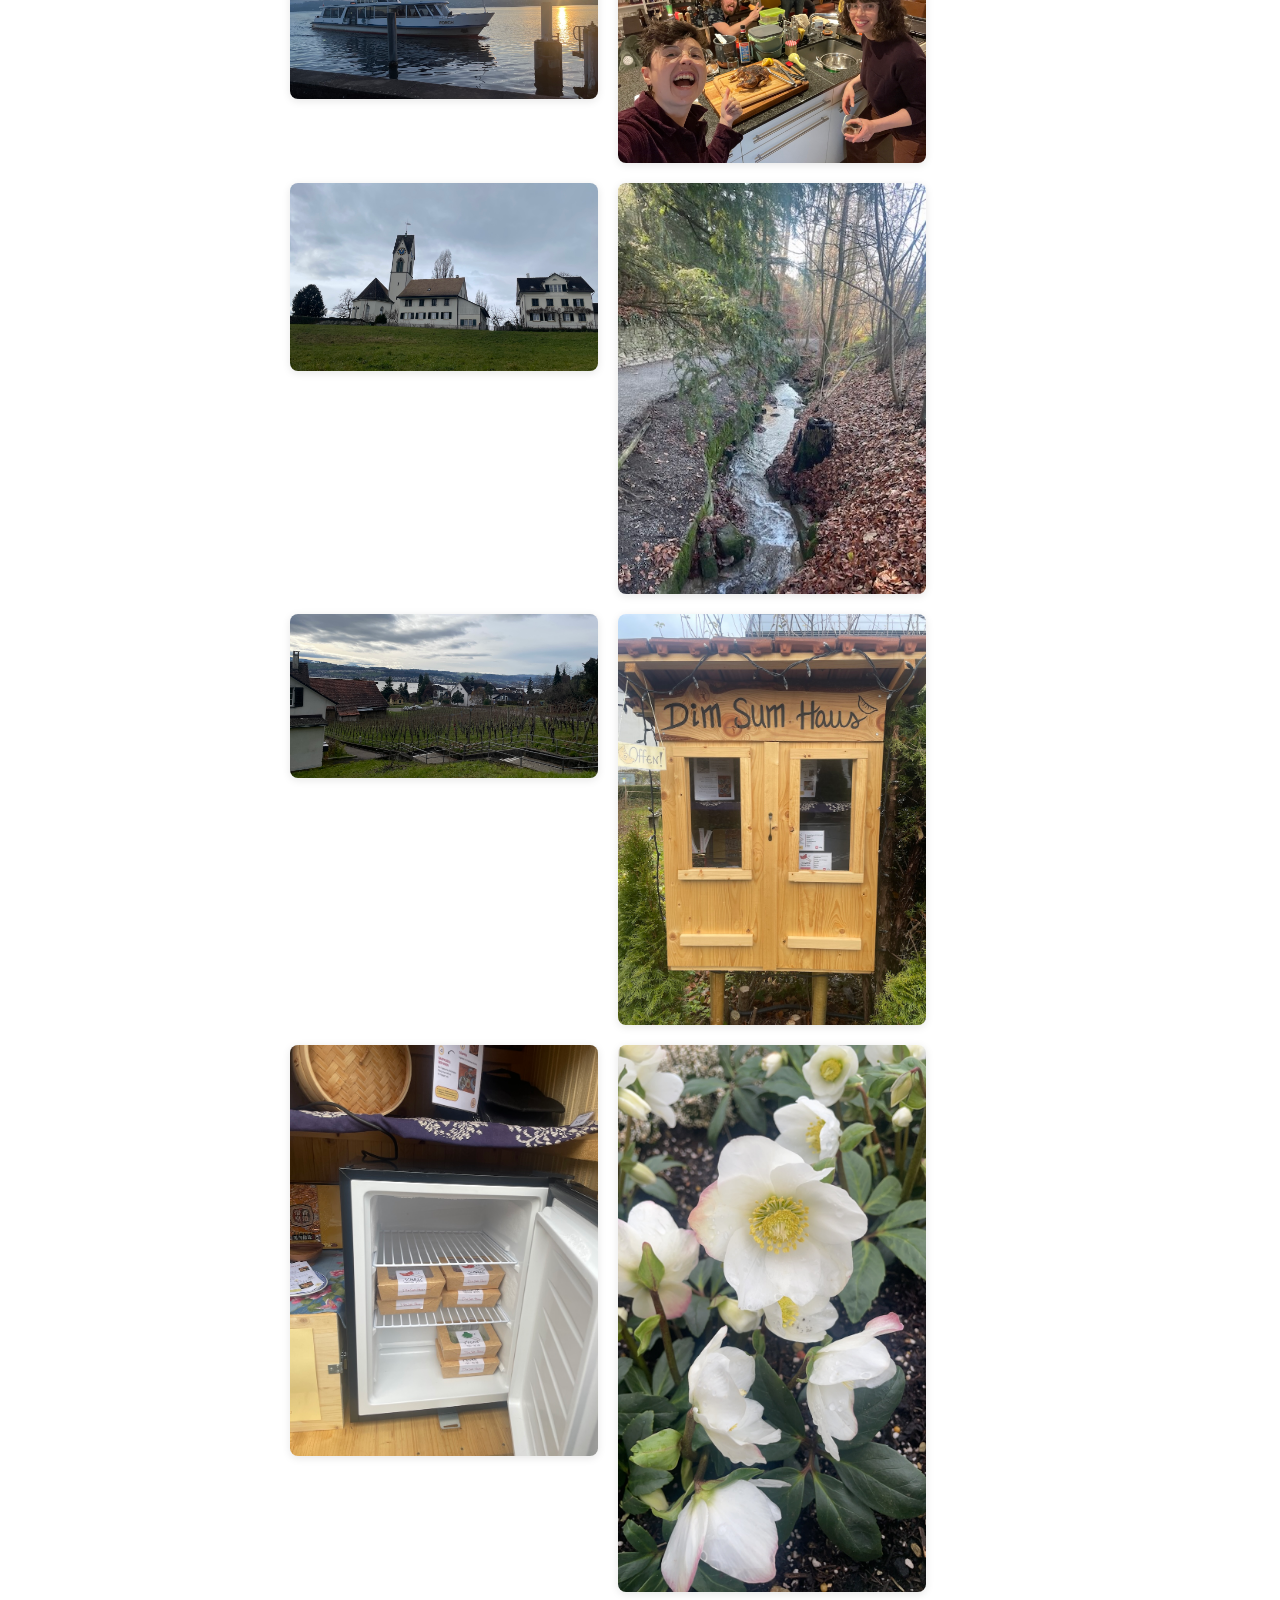
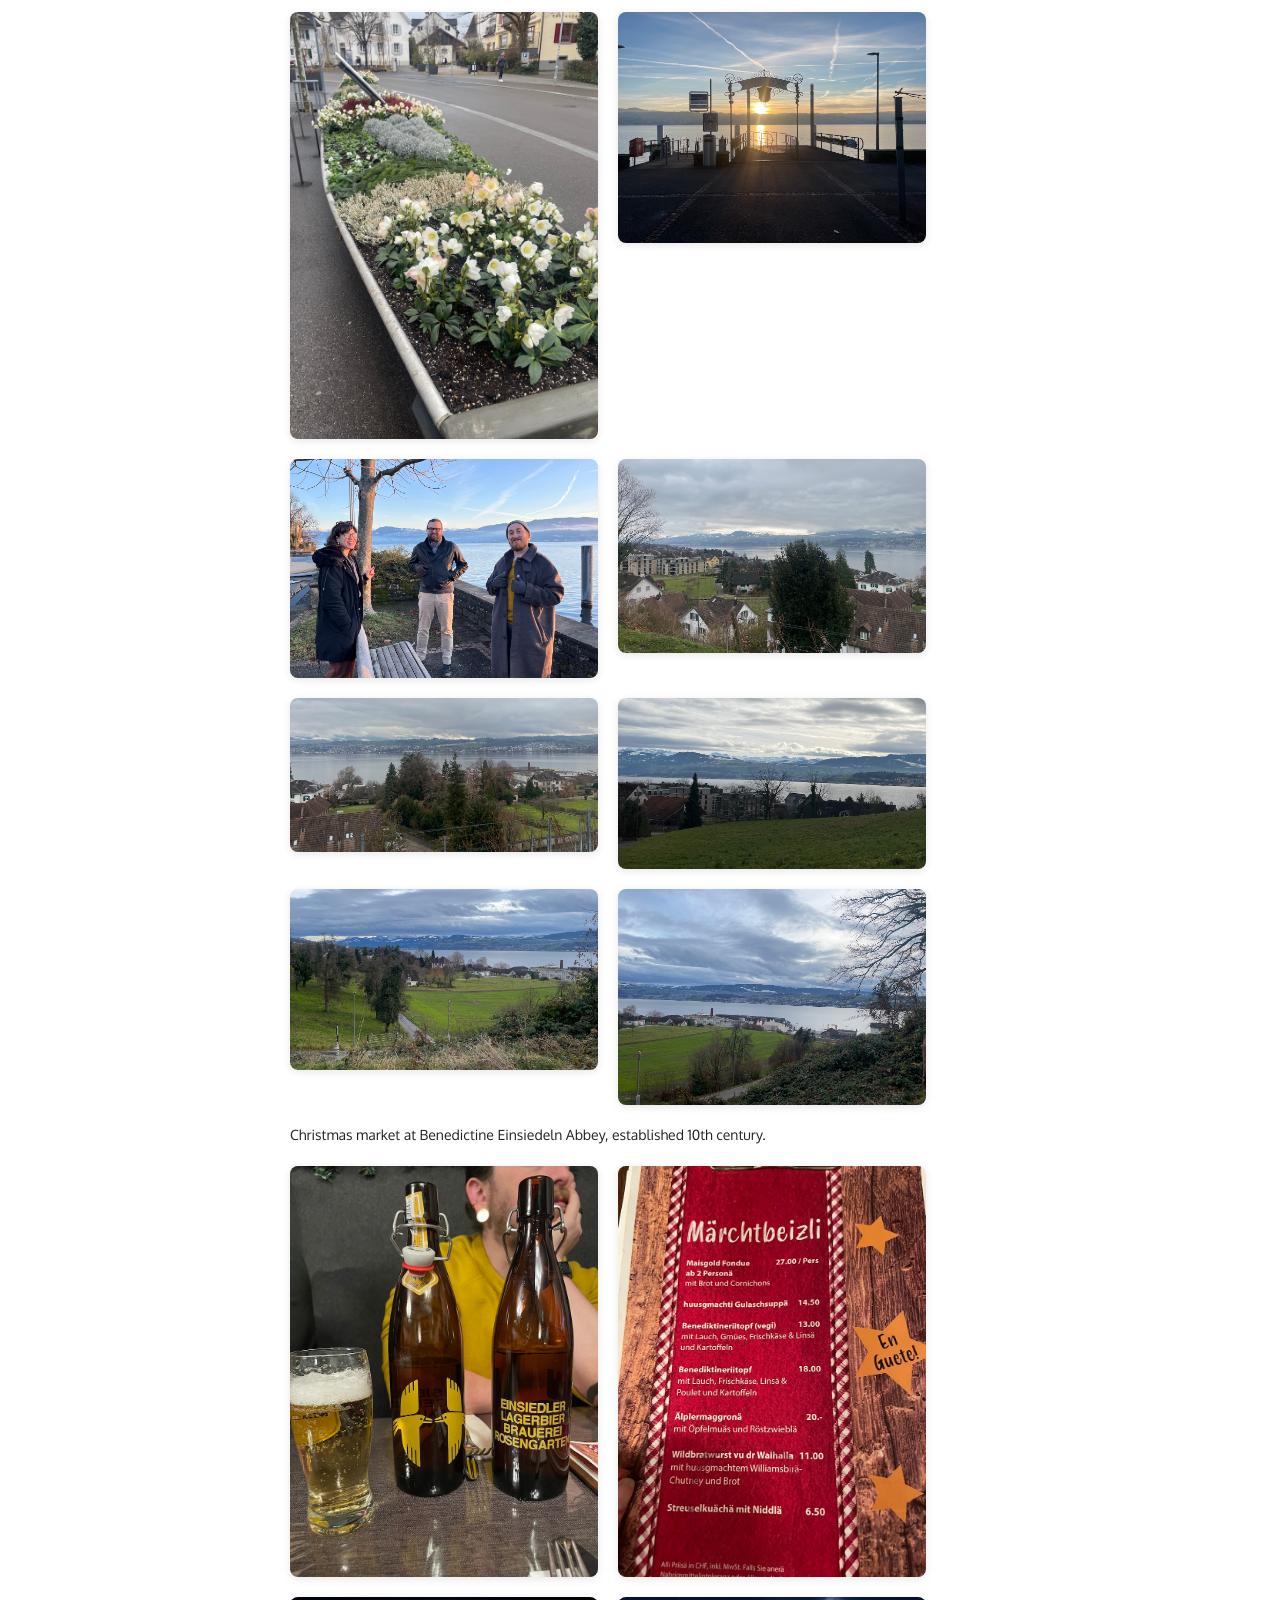
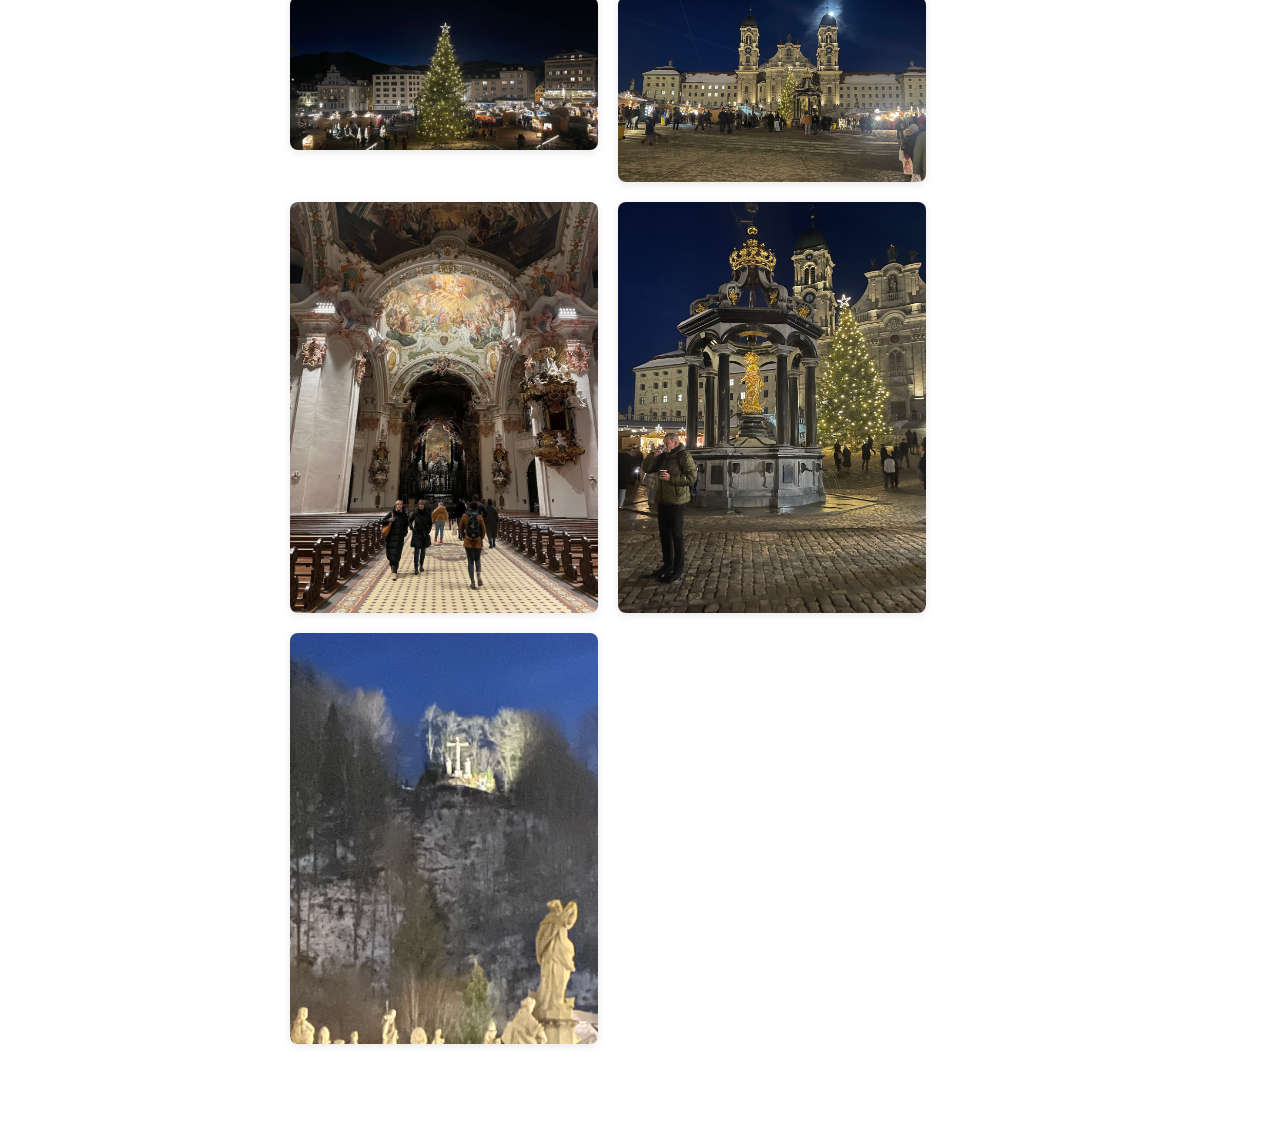
==== commit 905ab7d3: "rearranging photos again" ====
--- a/SwitzerlandDec25/index.html
+++ b/SwitzerlandDec25/index.html
@@ -63,8 +63,8 @@
   <img src="  village.JPG ">
   <img src="  waterfall1.jpeg ">
   <img src="  waterfall2.jpeg ">
+  <img src="  bama1.jpeg  "> 
   <img src="  waterfallRLN.JPG  ">
-  <img src="  bama1.jpeg  ">
   <img src="  bama2.JPG ">
   <img src="  boat.JPG  ">
   <img src="  chicken.JPG ">
@@ -88,11 +88,11 @@
 
 <div class="photo-gallery">
   <img src="  beer.JPG  ">
+  <img src="  menu.JPG  ">
   <img src="  tree.JPG  ">
   <img src="  abbey1.JPG  ">
   <img src="  abbey3.JPG  ">
   <img src="  abbey2.JPG  ">
-  <img src="  menu.JPG  ">
   <img src="  nativity.JPG  ">
 </div> 
 
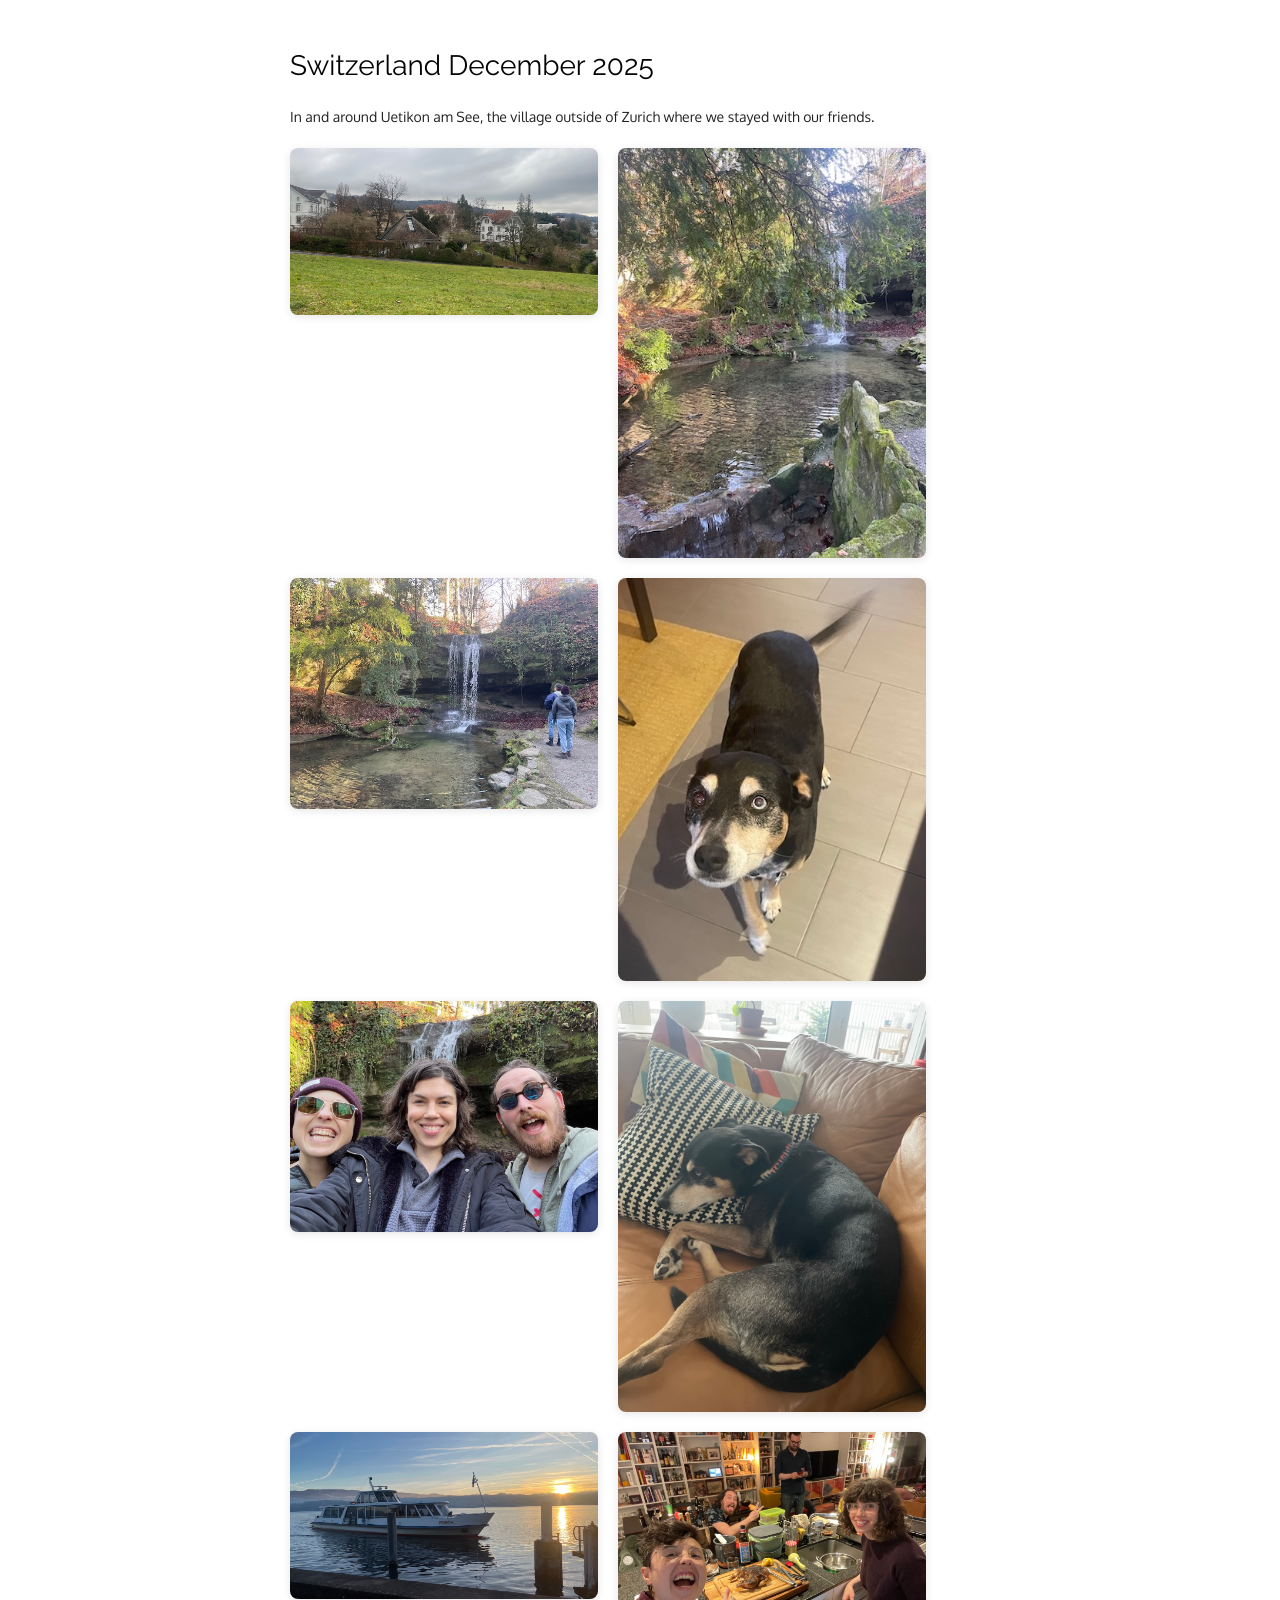
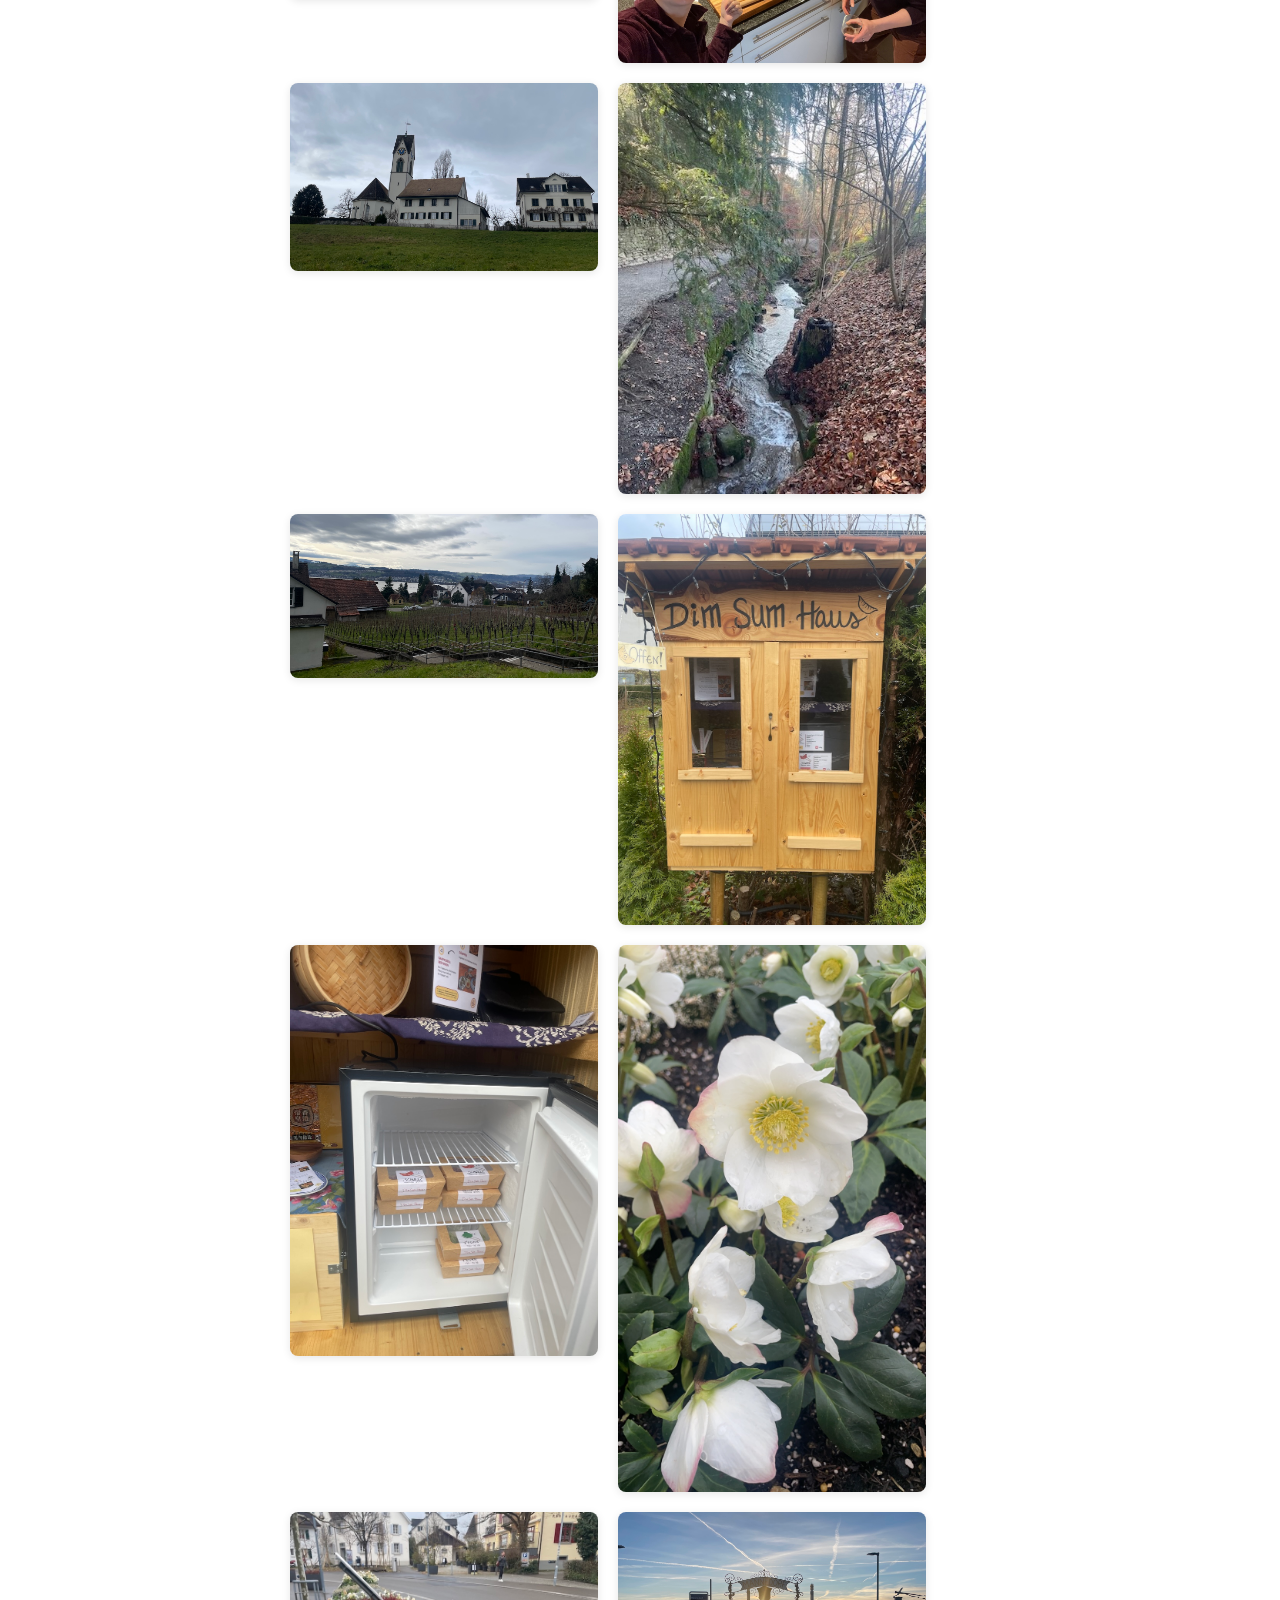
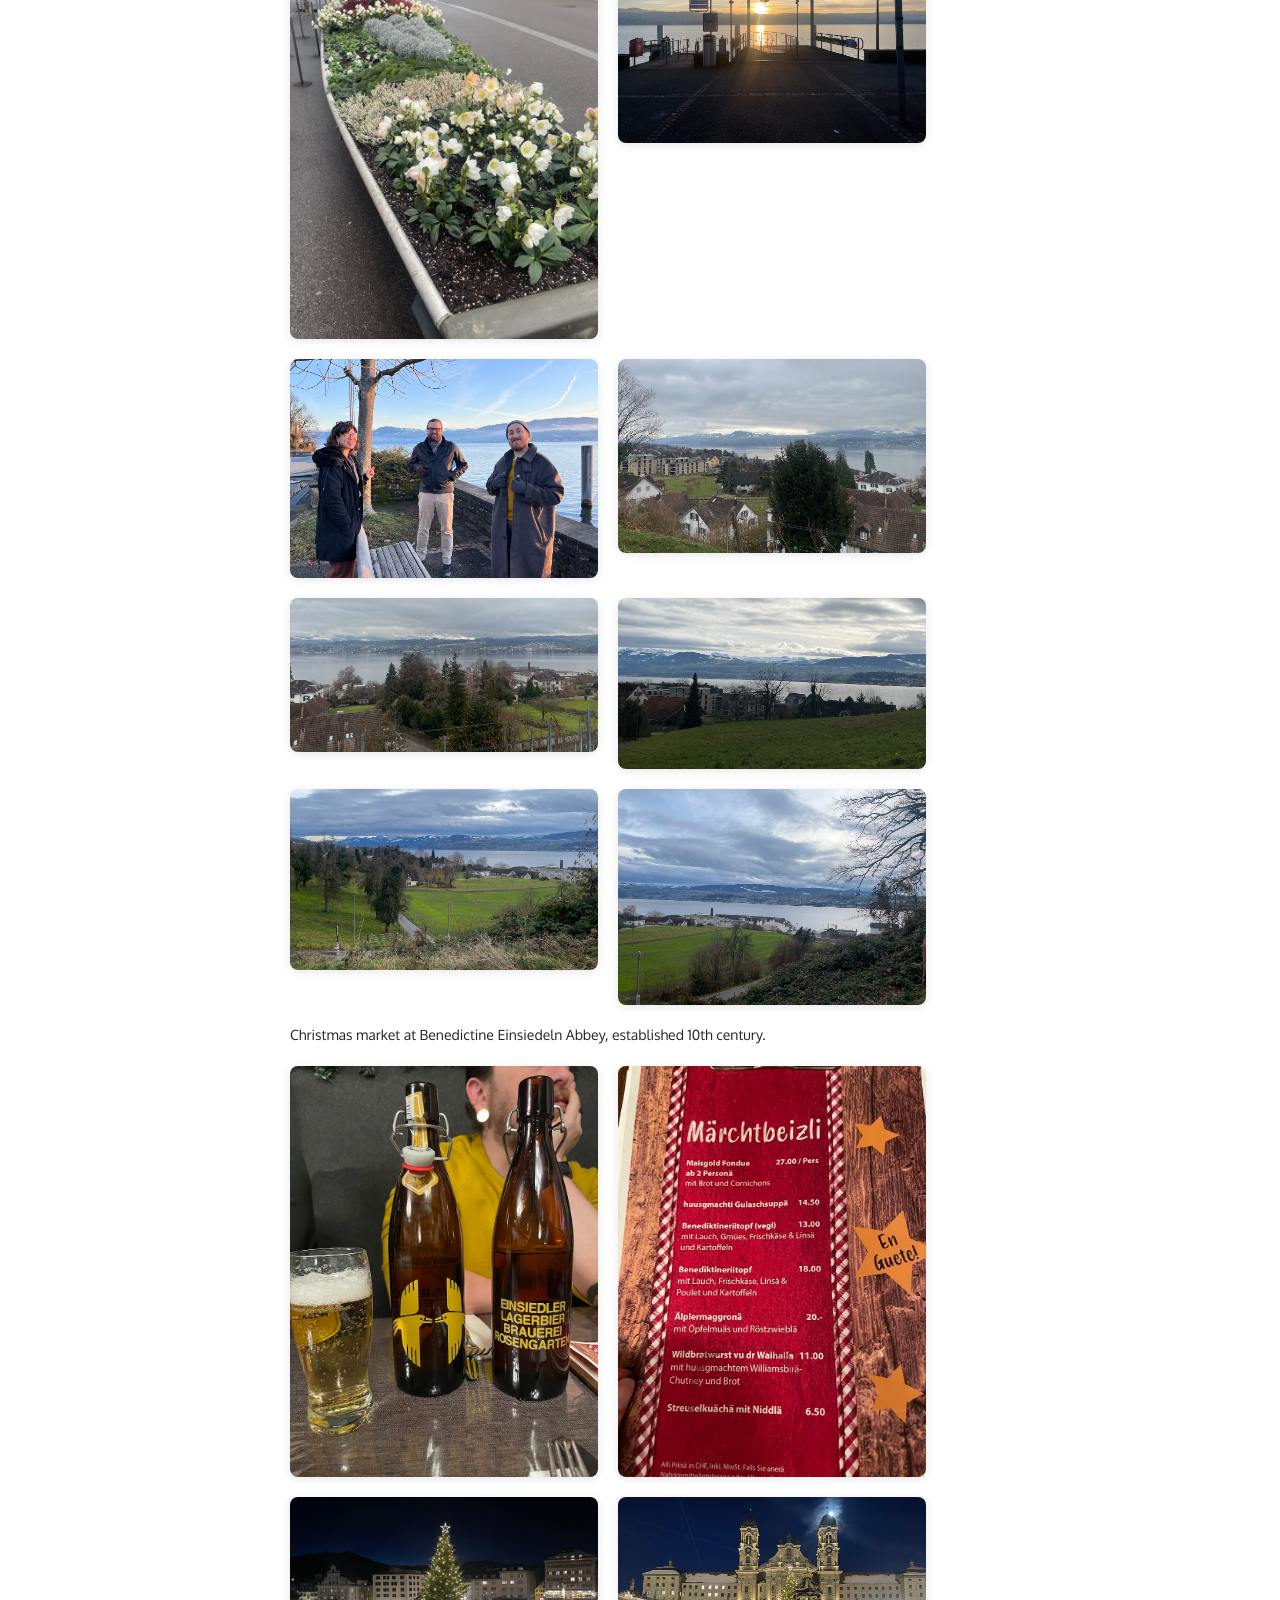
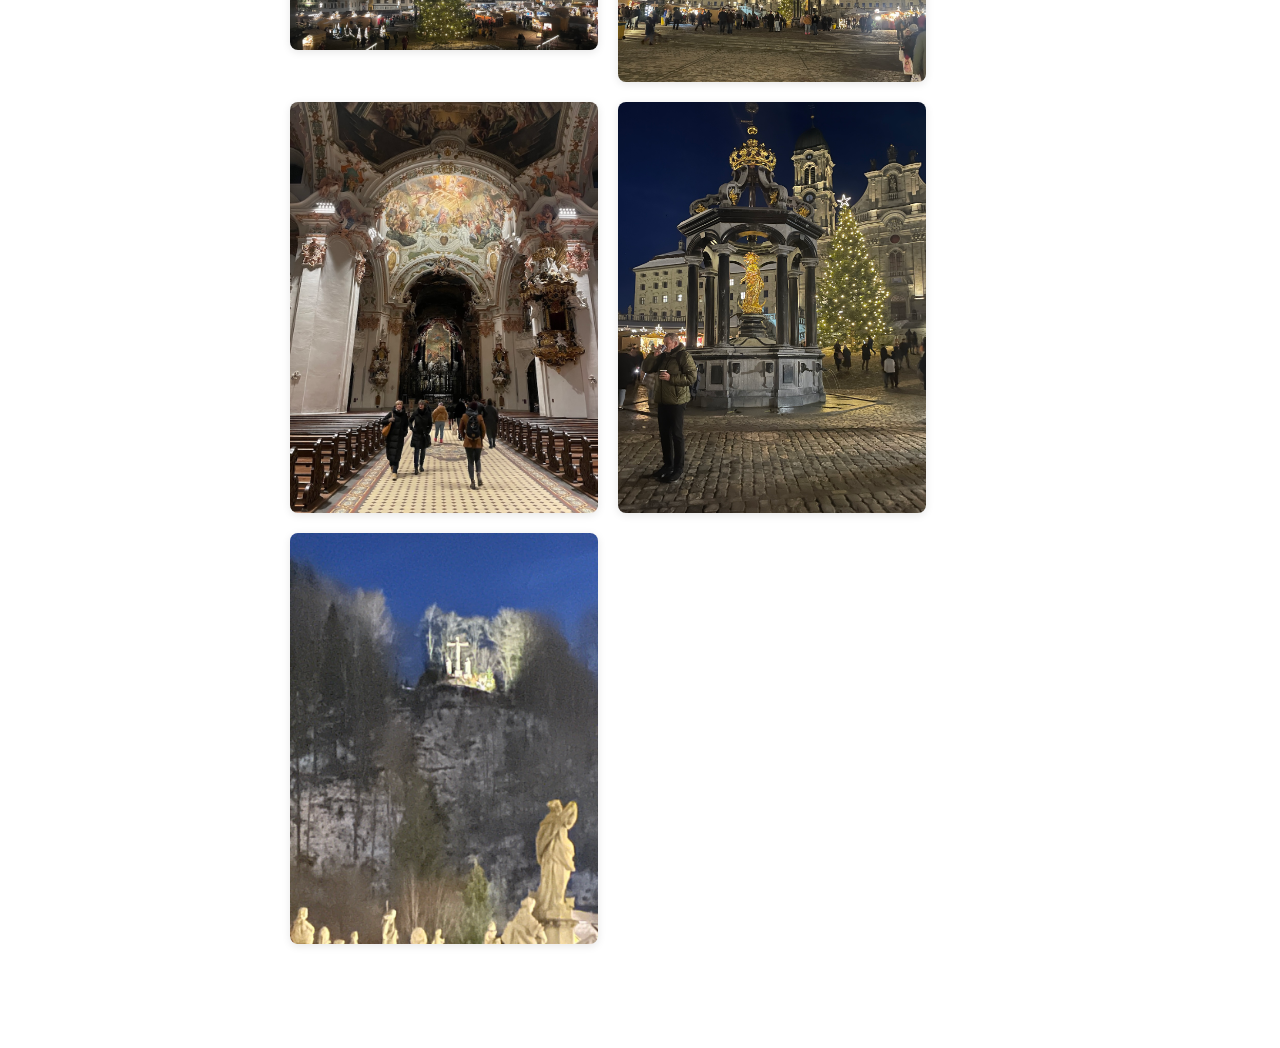
==== commit 39609fb3: "taking off cv link" ====
--- a/SwitzerlandDec25/index.html
+++ b/SwitzerlandDec25/index.html
@@ -44,14 +44,6 @@
 </script>
   </head>
  
-  <body>
-    <header class="main">
-      <h1><a href="/"></a></h1>
-      <ul class="navigation">
-	<li><a href="/" title="Home">Home</a></li>
-	<li><a href="/cv.pdf" title="CV">CV</a></li>
-      </ul>
-    </header>
 
 <div class="left">
   <h1 id="julia-fukuyama">Switzerland December 2025</h1>
